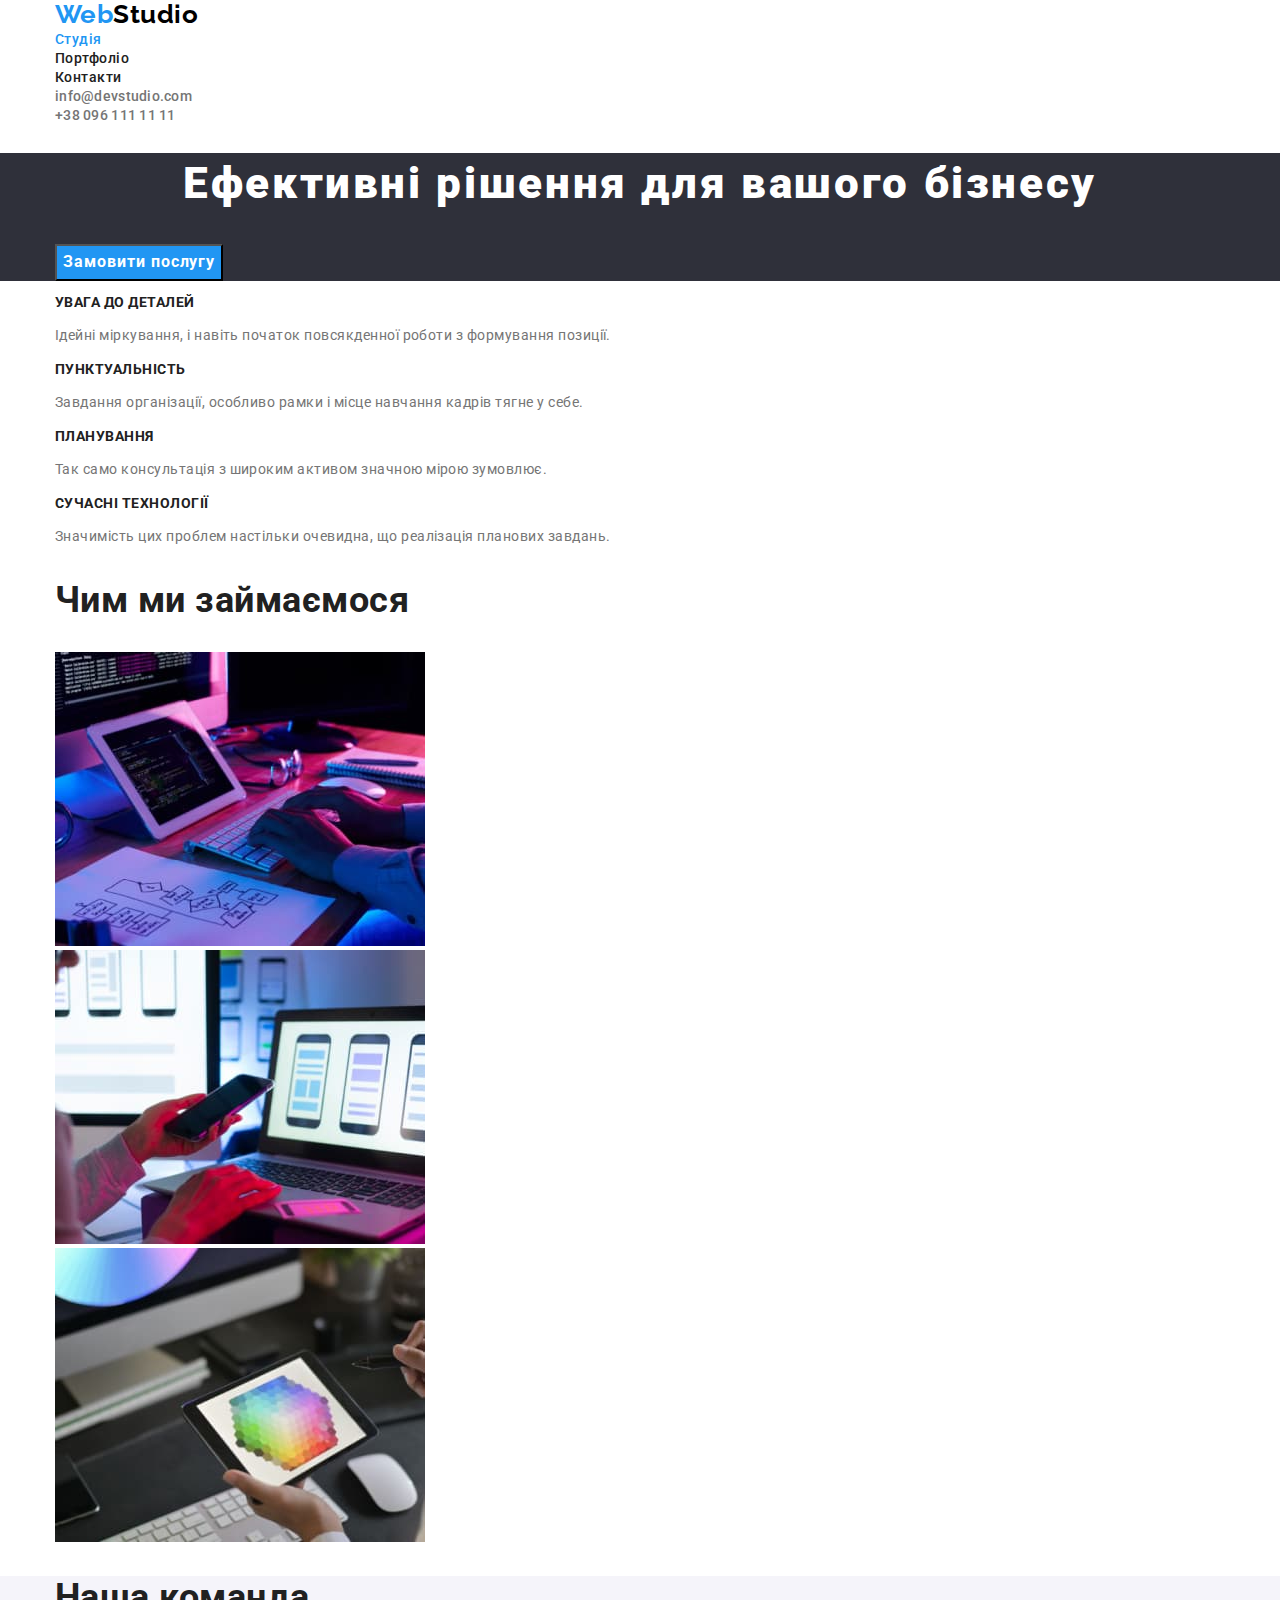
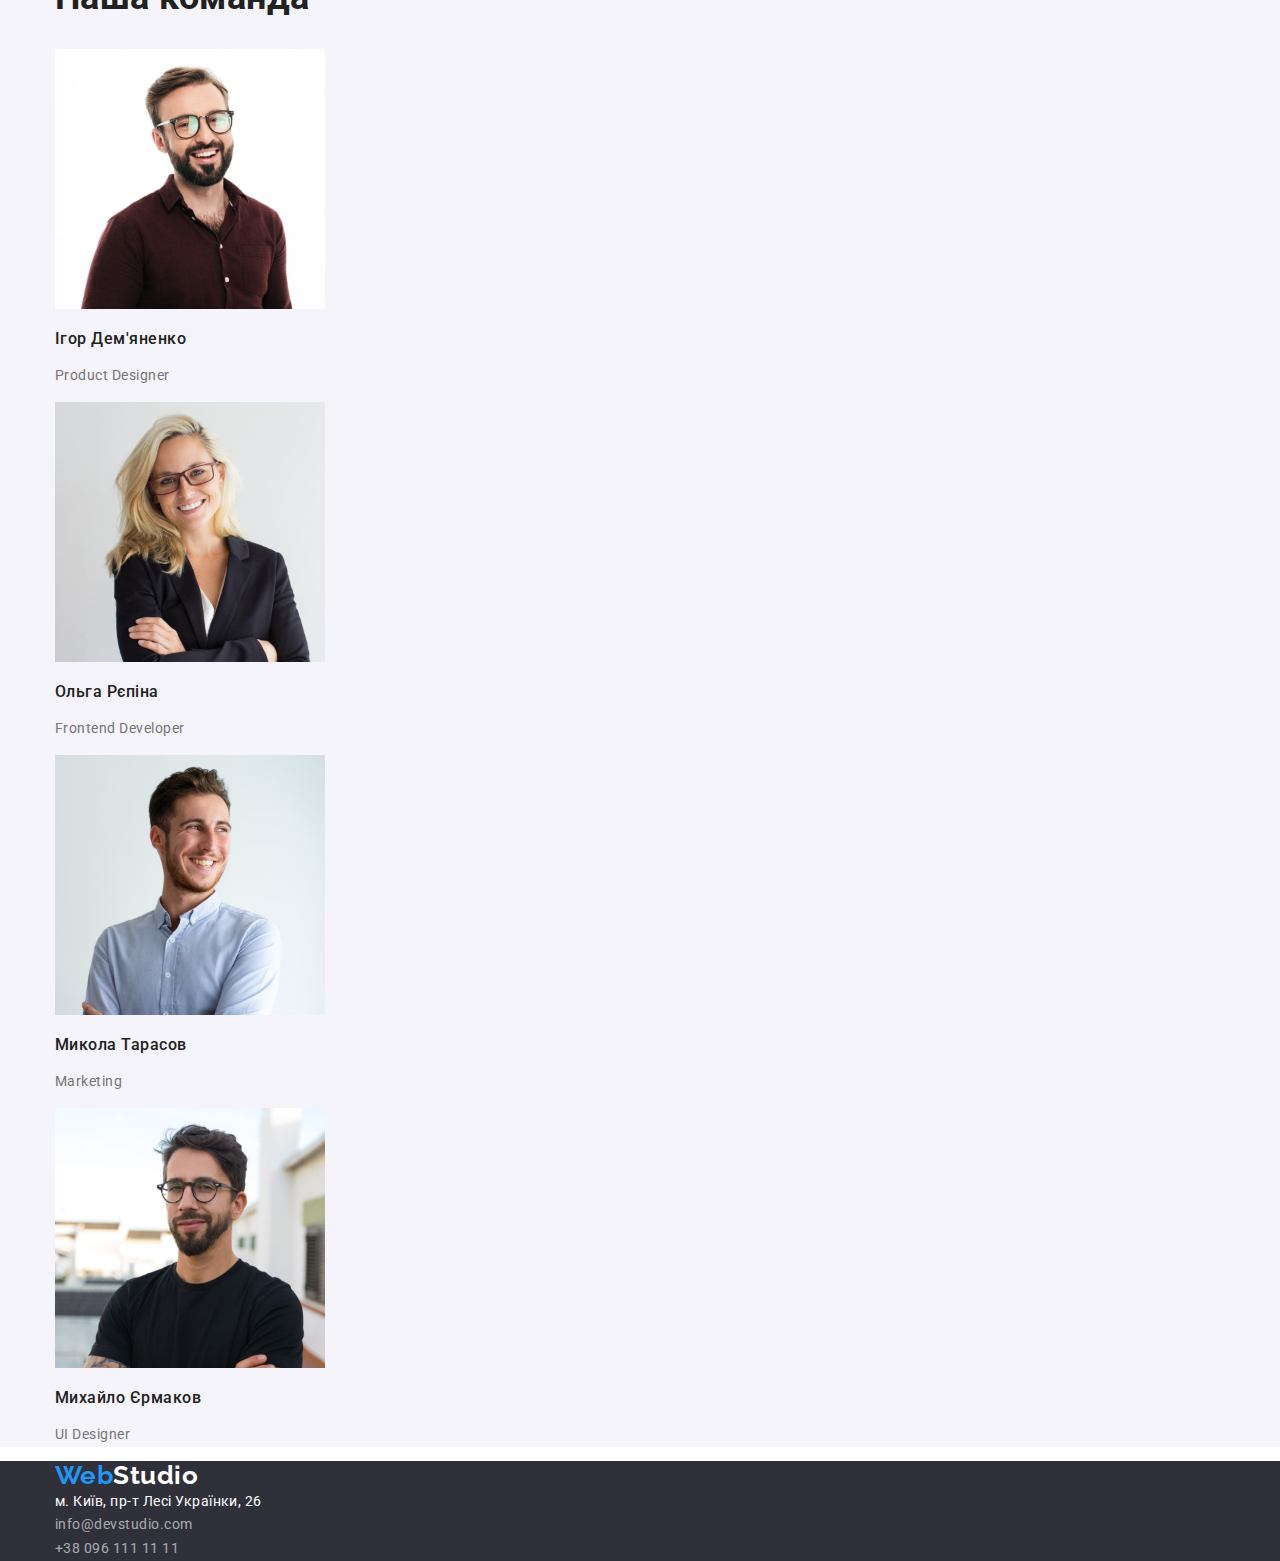
==== index.html @ 7e696494 "add padding margin header footer  sections" ====
<!DOCTYPE html>
<html lang="uk">
  <head>
    <meta charset="UTF-8" />
    <meta http-equiv="X-UA-Compatible" content="IE=edge" />
    <meta name="viewport" content="width=device-width, initial-scale=1.0" />
    <title>Студія</title>
    <link
      href="https://fonts.googleapis.com/css2?family=Raleway:wght@700&family=Roboto:wght@400;500;700;900&display=swap"
      rel="stylesheet"
    />
    <link
      rel="stylesheet"
      href="https://cdnjs.cloudflare.com/ajax/libs/modern-normalize/1.1.0/modern-normalize.min.css"
      integrity="sha512-wpPYUAdjBVSE4KJnH1VR1HeZfpl1ub8YT/NKx4PuQ5NmX2tKuGu6U/JRp5y+Y8XG2tV+wKQpNHVUX03MfMFn9Q=="
      crossorigin="anonymous"
      referrerpolicy="no-referrer"
    />
    <link rel="stylesheet" href="./css/common.css" />
    <link rel="stylesheet" href="./css/main.css" />
  </head>
  <body>
    <!--шапка-->
    <header>
      <div class="container">
        <nav>
          <a href="./index.html" class="logo"><span class="logo-accent">Web</span>Studio</a>
          <ul class="list">
            <li><a class="link-nav current" href="./index.html">Студія</a></li>
            <li><a class="link-nav" href="./portfolio.html">Портфоліо</a></li>
            <li><a class="link-nav" href="">Контакти</a></li>
          </ul>
        </nav>
        <ul class="list">
          <li><a class="link-contact" href="mailto:info@devstudio.com">info@devstudio.com</a></li>
          <li><a class="link-contact" href="tel:+380961111111">+38 096 111 11 11</a></li>
        </ul>
      </div>
    </header>
    <!-- тело -->
    <main>
      <!--hero-->
      <section class="bgchero">
        <div class="section">
          <h1 class="hero-title">Ефективні рішення для вашого бізнесу</h1>
          <button type="button" class="button-hero">Замовити послугу</button>
        </div>
      </section>
      <!--преимущества-->
      <section>
        <div class="section">
          <h2 class="visually-hidden">features</h2>
          <ul class="list">
            <li>
              <h3 class="title-feature">УВАГА ДО ДЕТАЛЕЙ</h3>
              <p class="text">
                Ідейні міркування, і навіть початок повсякденної роботи з формування позиції.
              </p>
            </li>
            <li>
              <h3 class="title-feature">ПУНКТУАЛЬНІСТЬ</h3>
              <p class="text">
                Завдання організації, особливо рамки і місце навчання кадрів тягне у себе.
              </p>
            </li>
            <li>
              <h3 class="title-feature">ПЛАНУВАННЯ</h3>
              <p class="text">Так само консультація з широким активом значною мірою зумовлює.</p>
            </li>
            <li>
              <h3 class="title-feature">СУЧАСНІ ТЕХНОЛОГІЇ</h3>
              <p class="text">
                Значимість цих проблем настільки очевидна, що реалізація планових завдань.
              </p>
            </li>
          </ul>
        </div>
      </section>
      <!--Чим ми займаємося-->
      <section>
        <div class="section">
          <h2 class="title">Чим ми займаємося</h2>
          <ul class="list">
            <li><img src="./images/box1.jpg" alt="computer" width="370" /></li>
            <li><img src="./images/box2.jpg" alt="notebook" width="370" /></li>
            <li><img src="./images/box3.jpg" alt="tablet" width="370" /></li>
          </ul>
        </div>
      </section>
      <!--team-->
      <section class="bgct">
        <div class="section">
          <h2 class="title">Наша команда</h2>
          <ul class="list">
            <li>
              <img src="./images/img1.jpg" alt="igor" width="270" />
              <div>
                <h3 class="name">Ігор Дем'яненко</h3>
                <p class="text">Product Designer</p>
              </div>
            </li>
            <li>
              <img src="./images/img2.jpg" alt="olga" width="270" />
              <div>
                <h3 class="name">Ольга Рєпіна</h3>
                <p class="text">Frontend Developer</p>
              </div>
            </li>
            <li>
              <img src="./images/img3.jpg" alt="mykola" width="270" />
              <div>
                <h3 class="name">Микола Тарасов</h3>
                <p class="text">Marketing</p>
              </div>
            </li>
            <li>
              <img src="./images/img4.jpg" alt="mykhaylo" width="270" />
              <div>
                <h3 class="name">Михайло Єрмаков</h3>
                <p class="text">UI Designer</p>
              </div>
            </li>
          </ul>
        </div>
      </section>
    </main>
    <!-- подвал -->
    <footer class="footer-background">
      <div class="container">
        <a href="./index.html" class="logo"
          ><span class="logo-accent">Web</span><span class="night-theme">Studio</span></a
        >
        <address>
          <ul class="list">
            <li>
              <a class="location" href="https://goo.gl/maps/jPJiBeTTR2mSv5Se9">
                м. Київ, пр-т Лесі Українки, 26</a
              >
            </li>
            <li><a class="contact" href="mailto:info@devstudio.com">info@devstudio.com</a></li>
            <li><a class="contact" href="tel:+380961111111">+38 096 111 11 11</a></li>
          </ul>
        </address>
      </div>
    </footer>
  </body>
</html>
---- css/common.css ----
:root {
    --primary-text-color: rgba(33, 33, 33, 1);
    --secondary-text-color: rgba(117, 117, 117, 1);
    --white-text-color: rgba(255, 255, 255, 1);
    --primary-logo-color: rgba(0, 0, 0, 1);
    --secondary-logo-color: rgba(33, 150, 243, 1);
    --head-bg-color: rgba(255, 255, 255, 1);
    --main-bg-color: #F5F5F5;
}

/* primary text color rgba(33, 33, 33, 1) */
/* secondary text color rgba(117, 117, 117, 1) */
/* color text logo rgba(0, 0, 0, 1) rgba(33, 150, 243, 1) */
/* white text rgba(255, 255, 255, 1) */
/* head bg rgba(255, 255, 255, 1) */
/* hero bg rgba(47, 48, 58, 1) */
/* main bg #F5F5F5; */
/* secondary main bg rgba(245, 244, 250, 1) */
/* footer bg rgba(47, 48, 58, 1) */

body {
    margin: 0;
    
    background-color: var(--head-bg-color);
    color: var(--primary-text-color);

    font-family: 'roboto';
    letter-spacing: 0.03em;
}

.container {
    width: 1170px;
    padding-left: 15px;
    padding-right: 15px;
    margin: 0 auto;
}

/* head */

.logo {
    color: var(--primary-logo-color);

    font-family: 'raleway';
    font-weight: 700;
    font-size: 26px;
    line-height: 1.1;
    text-decoration: none;
}

.logo-accent {
    color: var(--secondary-logo-color)
    
}

.list {
    list-style: none;
    padding: 0;
    margin: 0;
    
}

.link-nav {
    color: var(--primary-text-color);
    font-weight: 500;
        font-size: 14px;
        line-height: 16px;
        letter-spacing: 1.1;
        text-decoration: none;
}

.link-nav:hover,
.link-nav:focus {
    color: var(--secondary-logo-color);
 }

.link-contact {
    color: var(--secondary-text-color);
    font-weight: 500;
        font-size: 14px;
        line-height: 1.1;
        letter-spacing: 0.02em;
        text-decoration: none;
}

.link-contact:hover,
.link-contact:focus {
    color: var(--secondary-logo-color);
}

.current {
    color: var(--secondary-logo-color);
}

/* body */

.visually-hidden
{
        position: absolute;
        clip: rect(0 0 0 0);
        width: 1px;
        height: 1px;
        margin: -1px;
    }

/* footer */

.footer-background {
background-color: rgba(47, 48, 58, 1);

}

.night-theme {
    color: white;
}

.location {
    color: var(--white-text-color);
    
    font-size: 14px;
    line-height: 1.7;
    text-decoration: none;
    font-style: normal;
}

.location:hover,
.location:focus {
    color: var(--secondary-logo-color);
}

.contact {
color: rgba(255, 255, 255, 0.6);

        font-size: 14px;
        line-height: 1.7;
        text-decoration: none;
        font-style: normal;
}

.contact:hover,
.contact:focus {
color: var(--secondary-logo-color);
}
---- css/main.css ----
.section {
    width: 1170px;
        padding-left: 15px;
        padding-right: 15px;
        margin: 0 auto;
}

/* hero */

.hero-title{
    color: var(--white-text-color);

        font-weight: 900;
        font-size: 44px;
        line-height: 1.4;  
        text-align: center;
        letter-spacing: 0.06em;
        
}
 .button-hero {
color: var(--white-text-color);
background-color: var(--secondary-logo-color);
        
     font-family: 'Roboto';
        font-weight: 700;
        font-size: 16px;
        line-height: 1.9;
        letter-spacing: 0.06em;
 cursor: pointer;
    }

.bgchero {
background-color: rgba(47, 48, 58, 1);
}

/* features */

.title-feature {

    
    font-weight: 700;
    font-size: 14px;
    line-height: 1.1;
}

.text {
color: var(--secondary-text-color);


    font-size: 14px;
    line-height: 1.7;
    
}

/* work */

.title {
    font-weight: 700;
        font-size: 36px;
        line-height: 1.2;
     
}

/* team */

.name {
    font-weight: 500;
    font-size: 16px;
    line-height: 1.2;
}

.team .text {
color: var(--secondary-text-color);


    font-size: 16px;
    line-height: 1.2;
    
}

   .bgct {
    background-color: rgba(245, 244, 250, 1);
   }
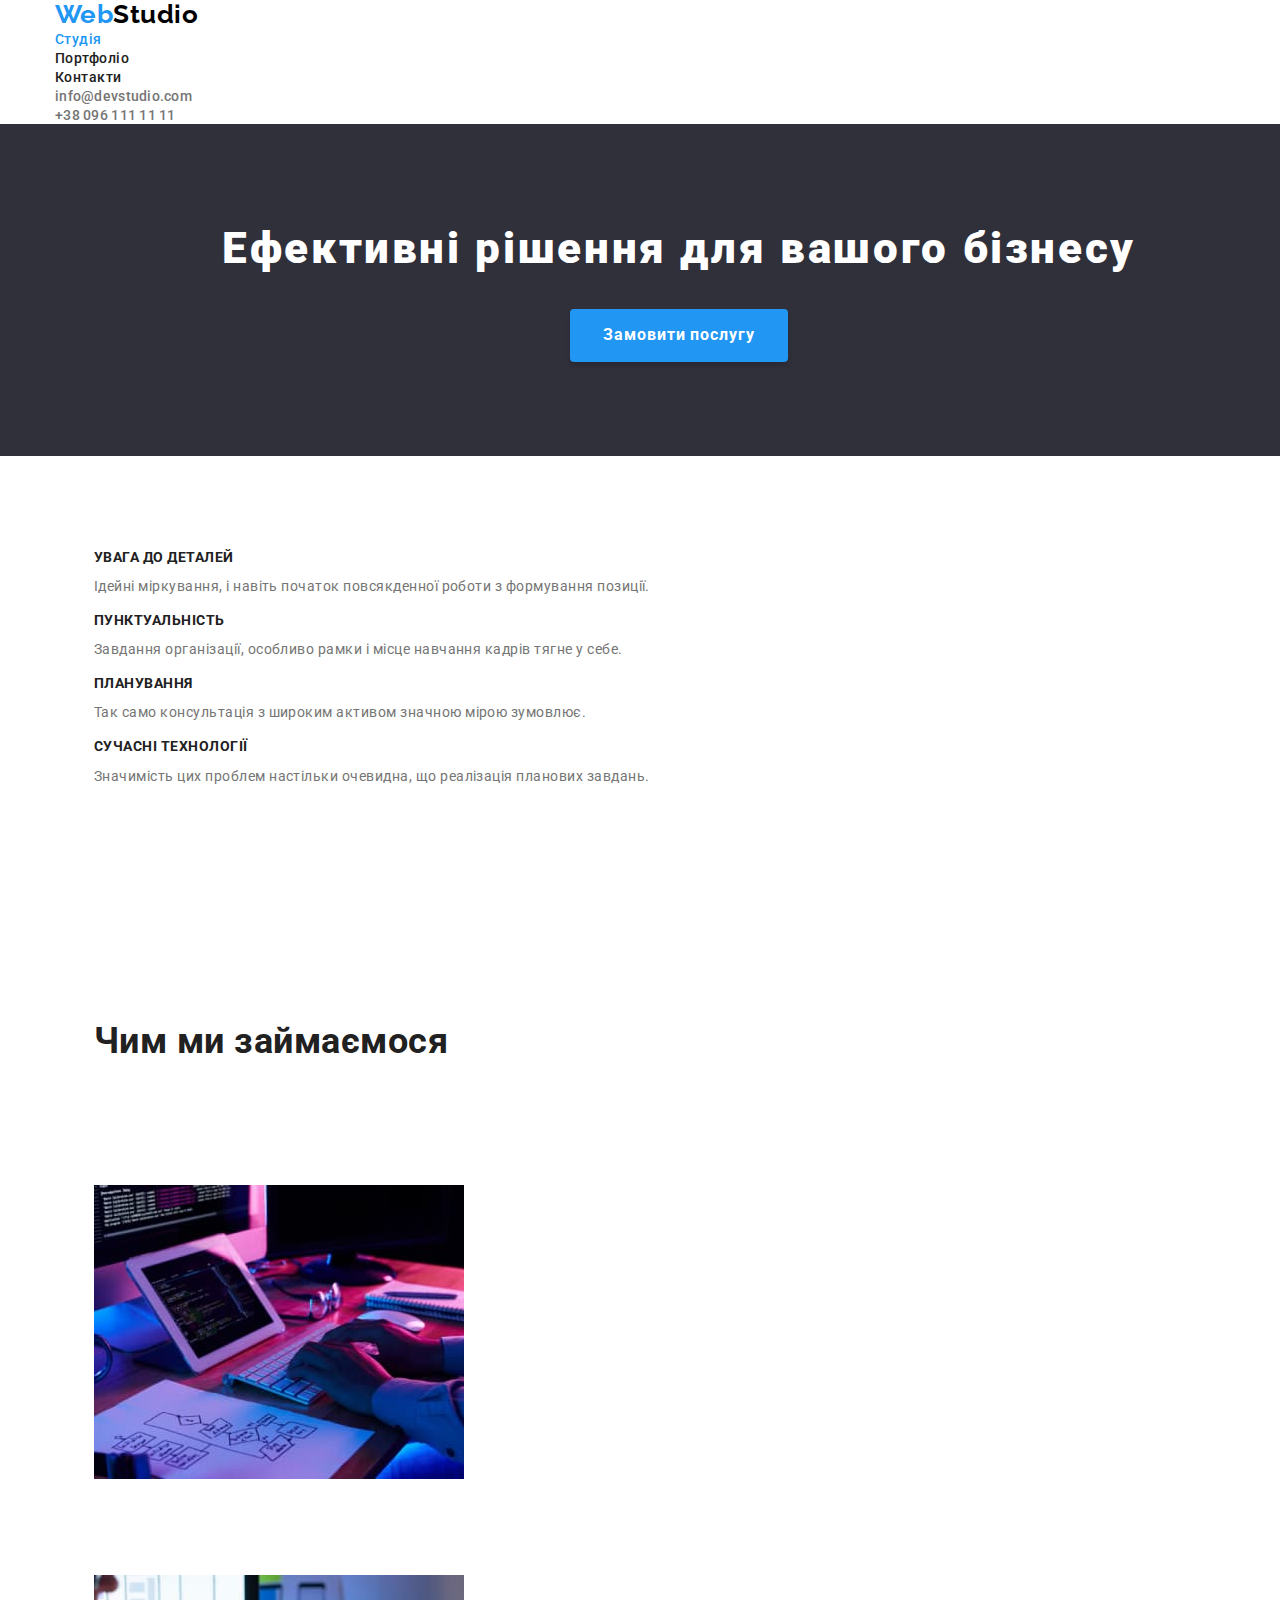
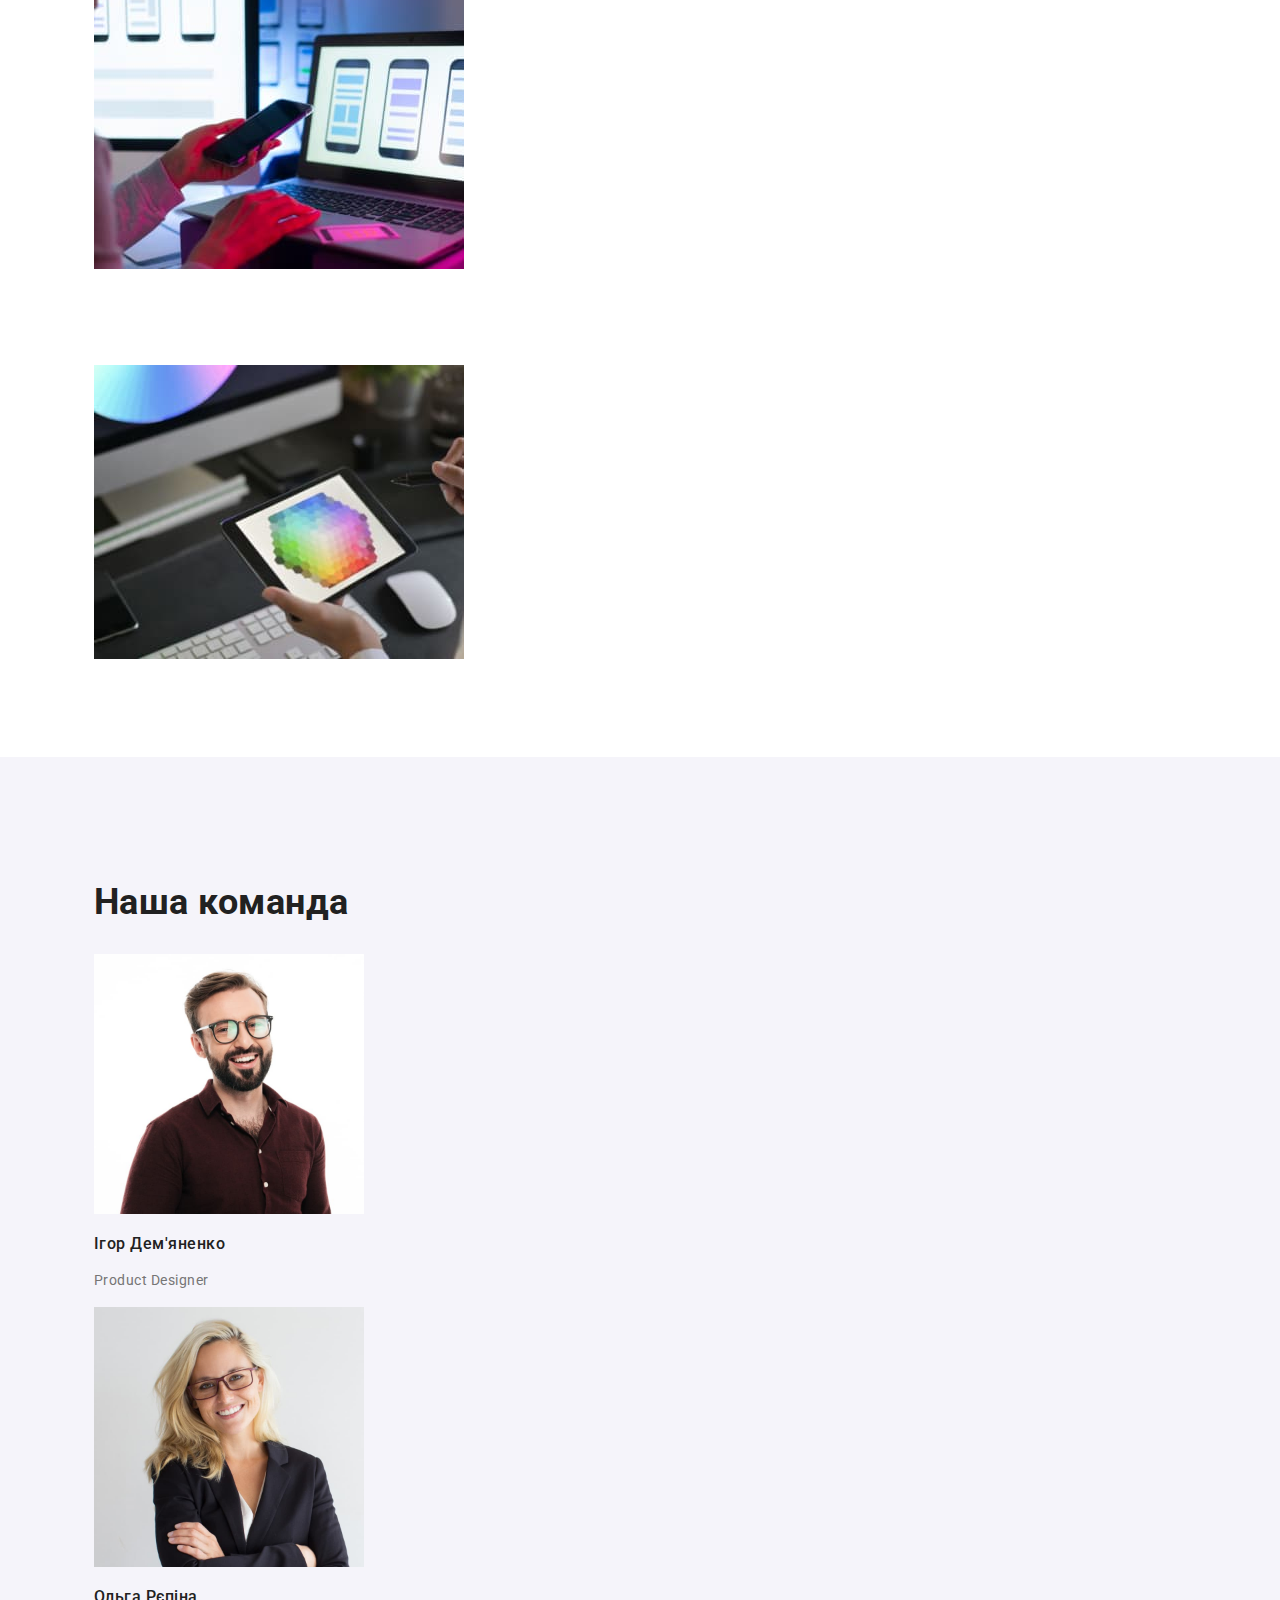
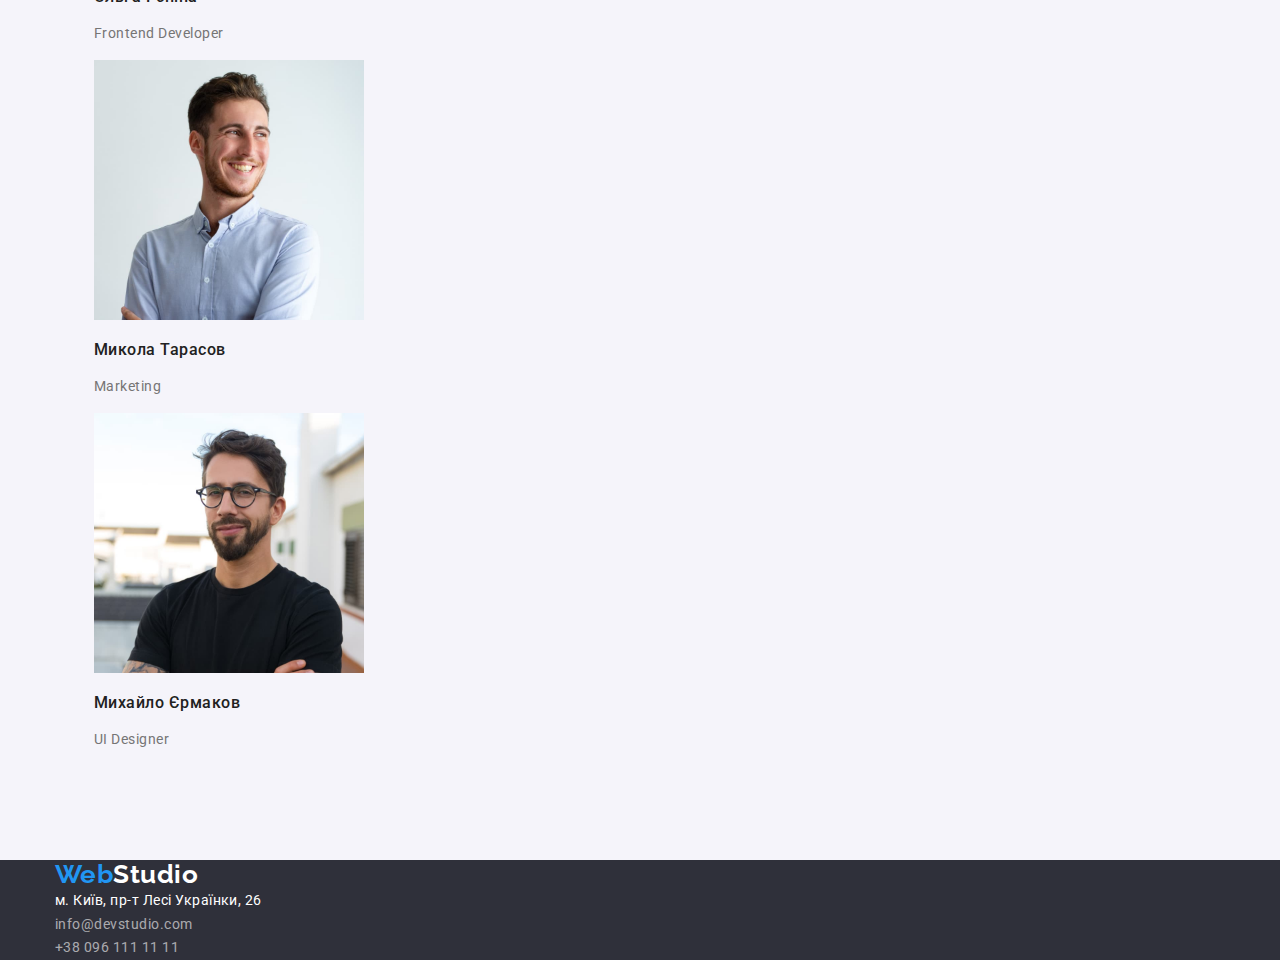
==== commit 1b2bab3e: "save" ====
--- a/index.html
+++ b/index.html
@@ -81,9 +81,9 @@
         <div class="section">
           <h2 class="title">Чим ми займаємося</h2>
           <ul class="list">
-            <li><img src="./images/box1.jpg" alt="computer" width="370" /></li>
-            <li><img src="./images/box2.jpg" alt="notebook" width="370" /></li>
-            <li><img src="./images/box3.jpg" alt="tablet" width="370" /></li>
+            <li class="item"><img src="./images/box1.jpg" alt="computer" width="370" /></li>
+            <li class="item"><img src="./images/box2.jpg" alt="notebook" width="370" /></li>
+            <li class="item"><img src="./images/box3.jpg" alt="tablet" width="370" /></li>
           </ul>
         </div>
       </section>
--- a/css/main.css
+++ b/css/main.css
@@ -3,6 +3,7 @@
         padding-left: 15px;
         padding-right: 15px;
         margin: 0 auto;
+        padding: 94px;
 }
 
 /* hero */
@@ -16,7 +17,9 @@
         text-align: center;
         letter-spacing: 0.06em;
         
-}
+        margin-bottom: 30px;
+        margin-top: 0px;
+       }
  .button-hero {
 color: var(--white-text-color);
 background-color: var(--secondary-logo-color);
@@ -27,10 +30,15 @@
         line-height: 1.9;
         letter-spacing: 0.06em;
  cursor: pointer;
+border-radius: 4px;
+box-shadow: 0px 4px 4px rgba(0, 0, 0, 0.15);
+padding: 10px 32px;
+border: 1px solid transparent;
     }
 
 .bgchero {
 background-color: rgba(47, 48, 58, 1);
+text-align: center;
 }
 
 /* features */
@@ -41,7 +49,11 @@
     font-weight: 700;
     font-size: 14px;
     line-height: 1.1;
+
+    margin-top: 0px;
+    margin-bottom: 10px;
 }
+
 
 .text {
 color: var(--secondary-text-color);
@@ -49,7 +61,7 @@
 
     font-size: 14px;
     line-height: 1.7;
-    
+     margin-top: 0px;
 }
 
 /* work */
@@ -61,6 +73,11 @@
      
 }
 
+.item {
+
+    padding-top: 92px;
+    padding-bottom: 0px;
+}
 /* team */
 
 .name {
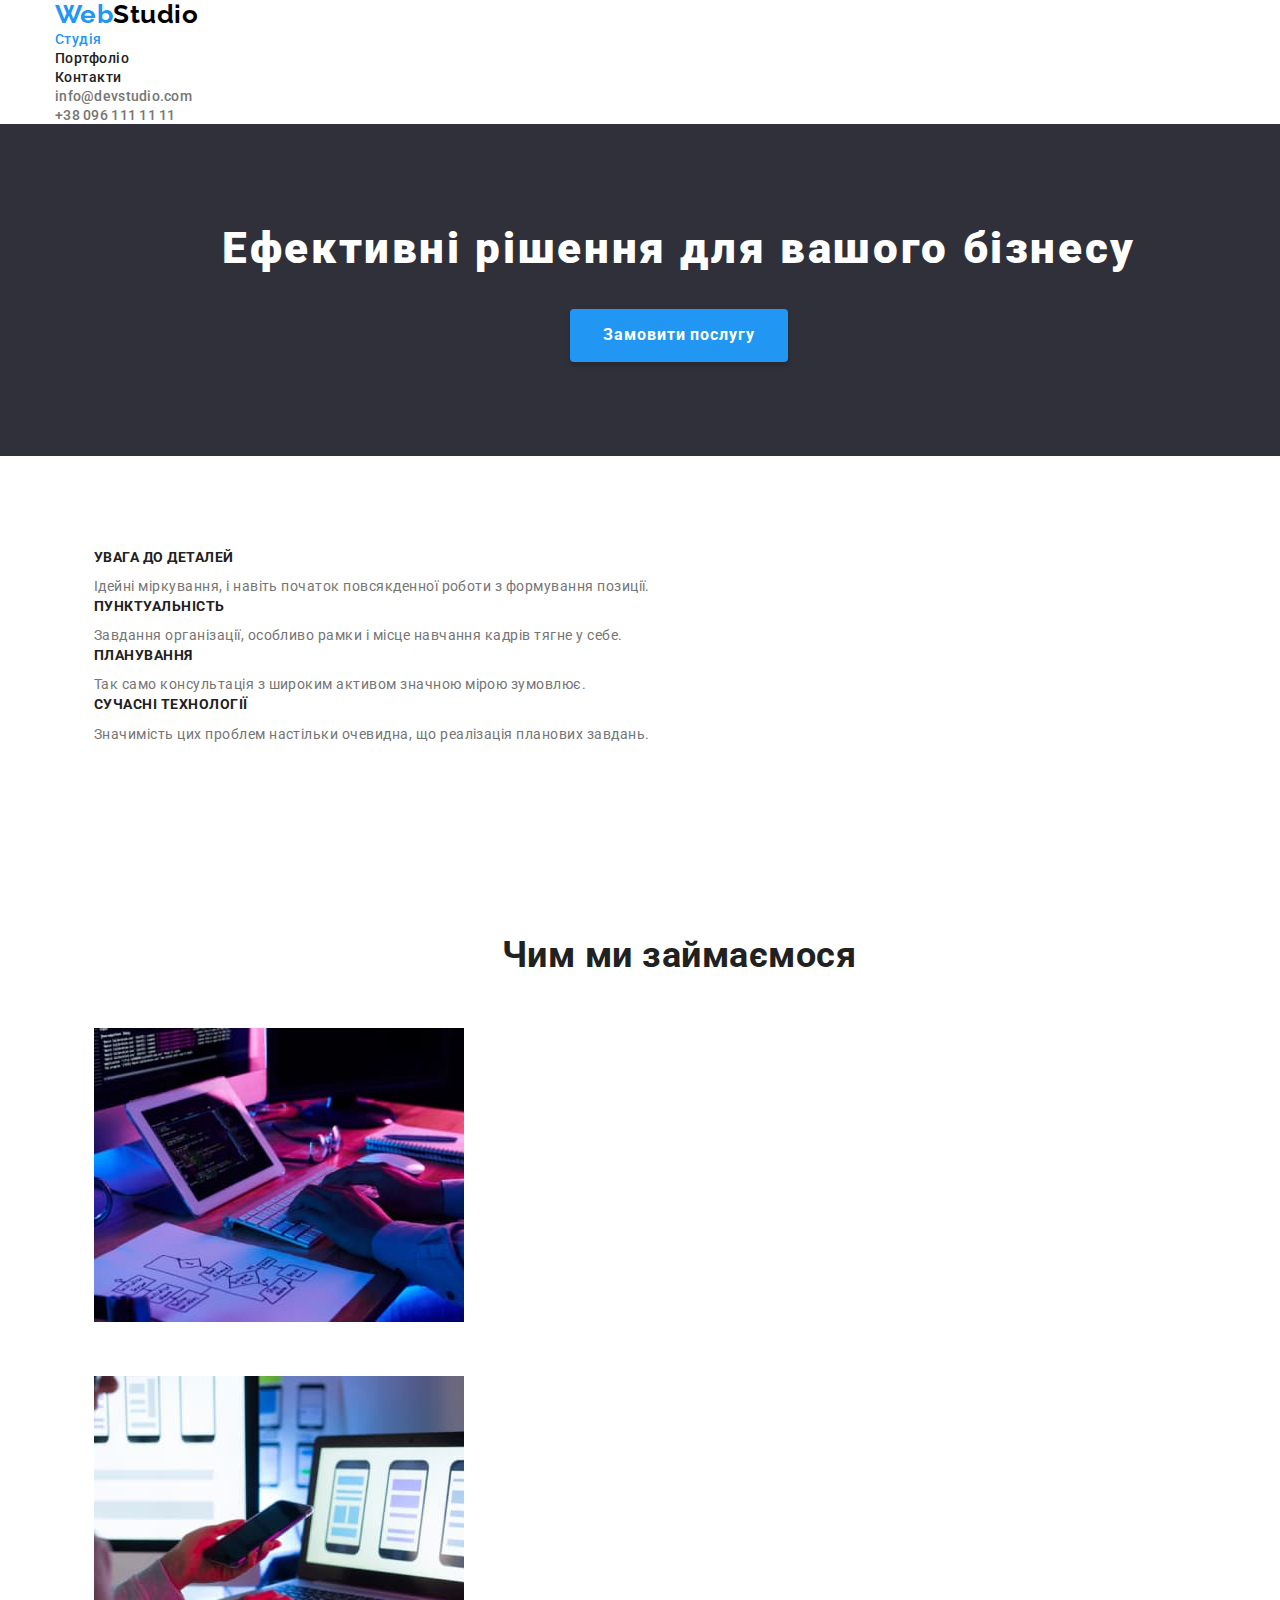
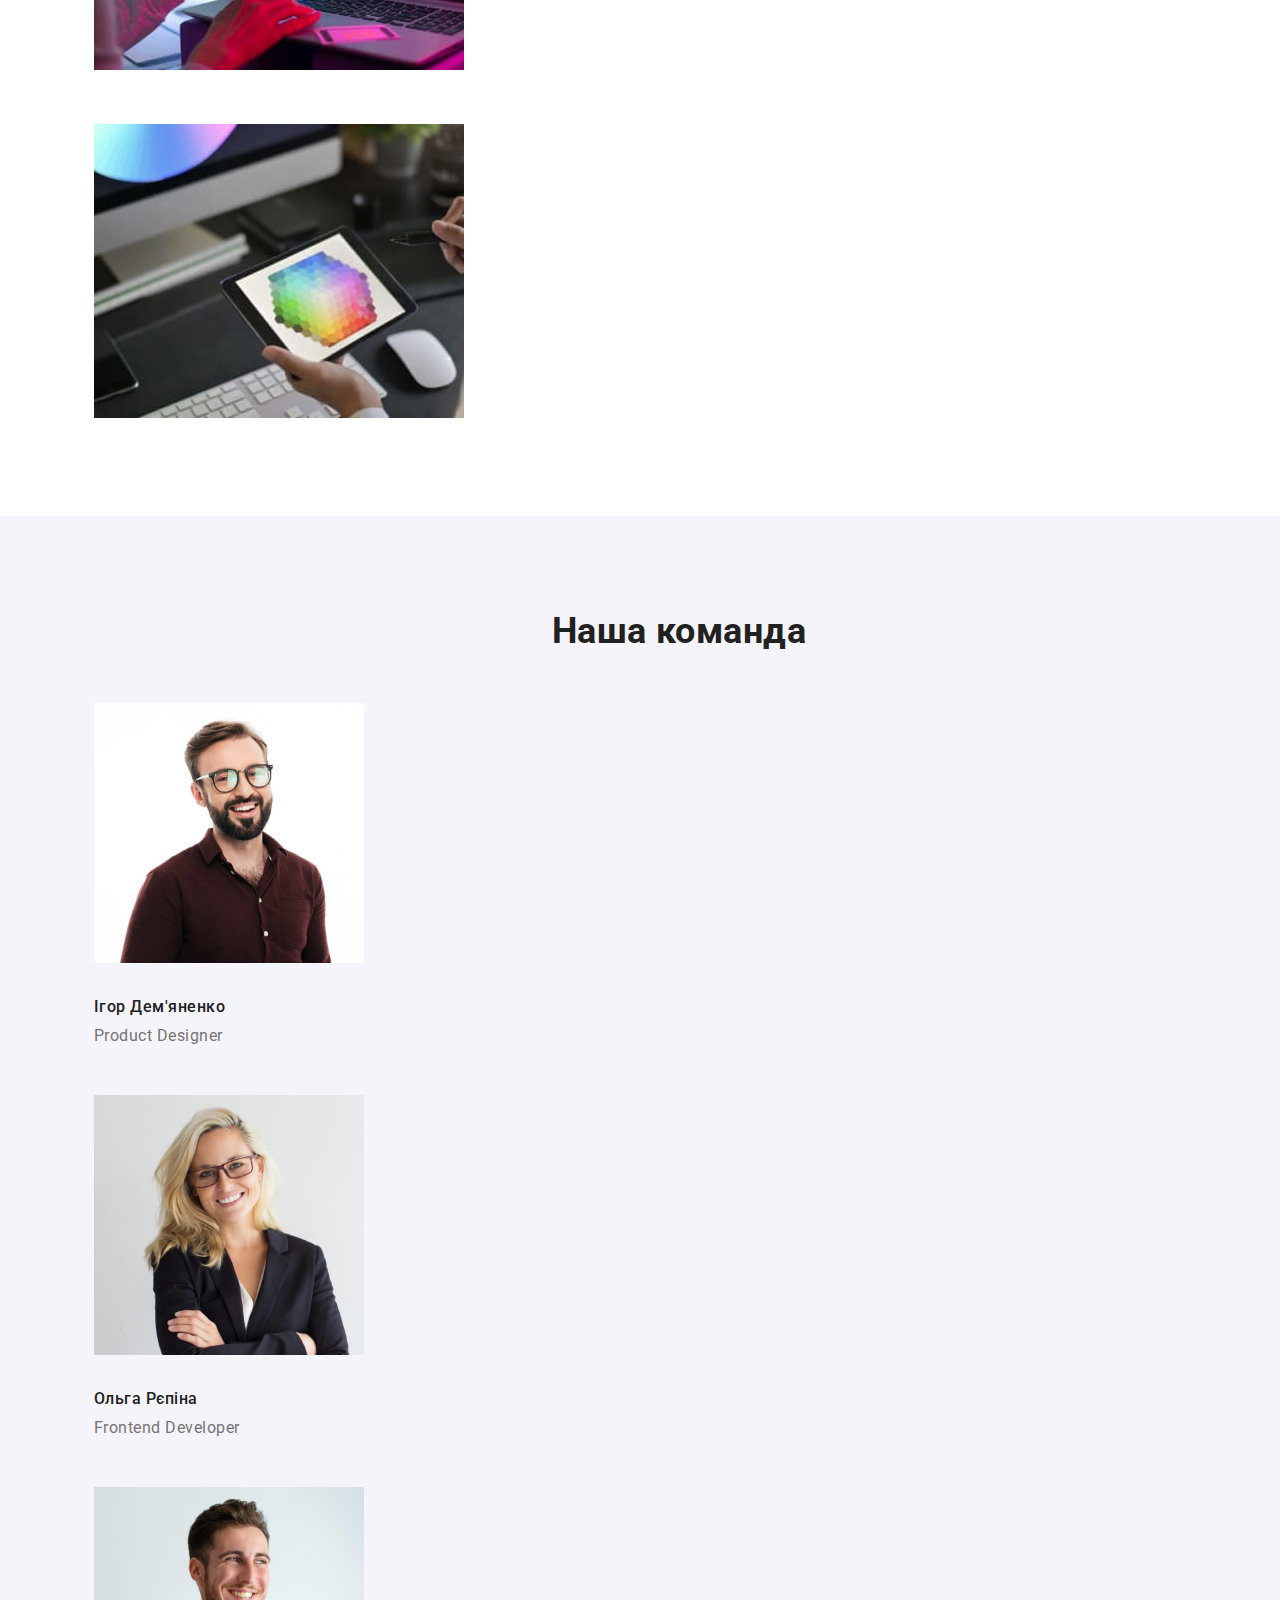
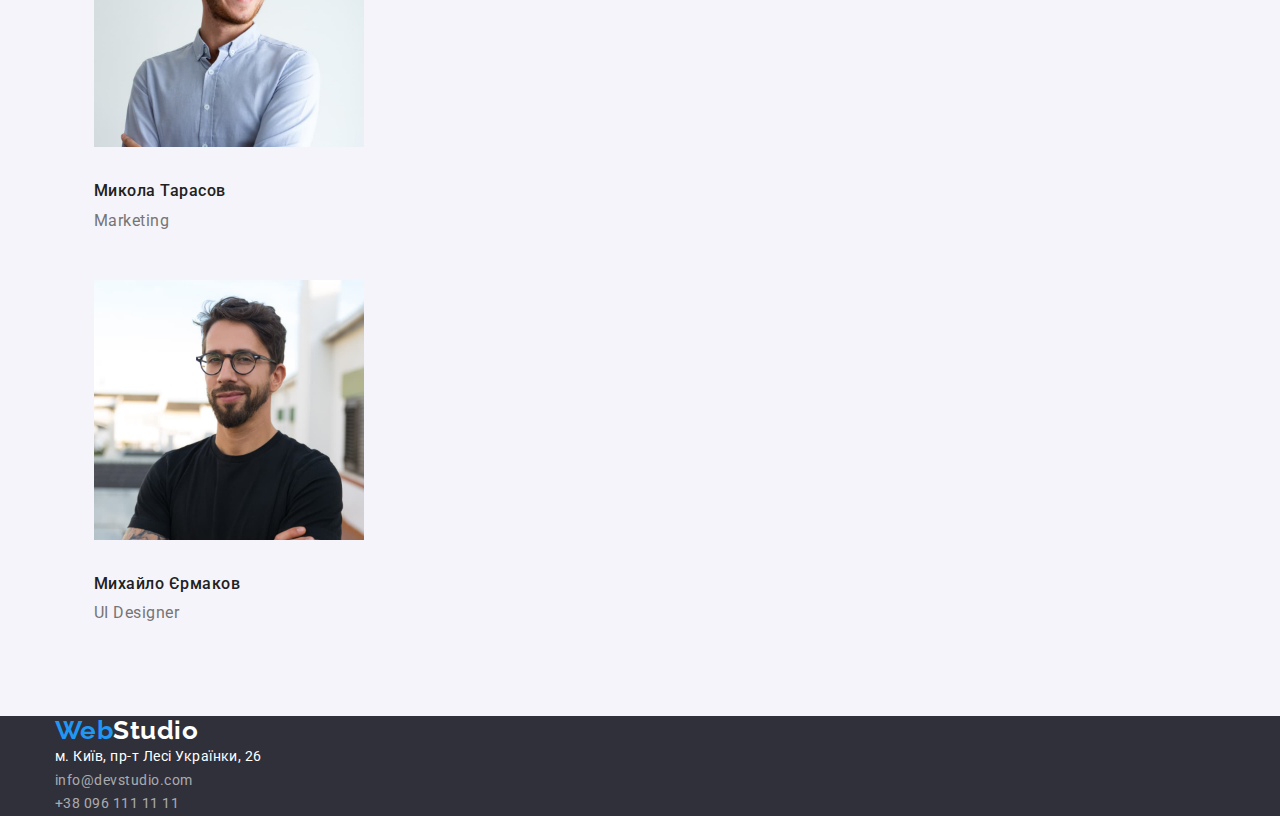
==== commit fcbb07f2: "add margin padding on index portfolio" ====
--- a/index.html
+++ b/index.html
@@ -28,7 +28,7 @@
           <ul class="list">
             <li><a class="link-nav current" href="./index.html">Студія</a></li>
             <li><a class="link-nav" href="./portfolio.html">Портфоліо</a></li>
-            <li><a class="link-nav" href="">Контакти</a></li>
+            <li><a class="link-nav" href="#">Контакти</a></li>
           </ul>
         </nav>
         <ul class="list">
@@ -53,23 +53,25 @@
           <ul class="list">
             <li>
               <h3 class="title-feature">УВАГА ДО ДЕТАЛЕЙ</h3>
-              <p class="text">
+              <p class="text-feature">
                 Ідейні міркування, і навіть початок повсякденної роботи з формування позиції.
               </p>
             </li>
             <li>
               <h3 class="title-feature">ПУНКТУАЛЬНІСТЬ</h3>
-              <p class="text">
+              <p class="text-feature">
                 Завдання організації, особливо рамки і місце навчання кадрів тягне у себе.
               </p>
             </li>
             <li>
               <h3 class="title-feature">ПЛАНУВАННЯ</h3>
-              <p class="text">Так само консультація з широким активом значною мірою зумовлює.</p>
+              <p class="text-feature">
+                Так само консультація з широким активом значною мірою зумовлює.
+              </p>
             </li>
             <li>
               <h3 class="title-feature">СУЧАСНІ ТЕХНОЛОГІЇ</h3>
-              <p class="text">
+              <p class="text-feature" text-team>
                 Значимість цих проблем настільки очевидна, що реалізація планових завдань.
               </p>
             </li>
@@ -92,32 +94,32 @@
         <div class="section">
           <h2 class="title">Наша команда</h2>
           <ul class="list">
-            <li>
+            <li class="item">
               <img src="./images/img1.jpg" alt="igor" width="270" />
               <div>
                 <h3 class="name">Ігор Дем'яненко</h3>
-                <p class="text">Product Designer</p>
+                <p class="text-team">Product Designer</p>
               </div>
             </li>
-            <li>
+            <li class="item">
               <img src="./images/img2.jpg" alt="olga" width="270" />
               <div>
                 <h3 class="name">Ольга Рєпіна</h3>
-                <p class="text">Frontend Developer</p>
+                <p class="text-team">Frontend Developer</p>
               </div>
             </li>
-            <li>
+            <li class="item">
               <img src="./images/img3.jpg" alt="mykola" width="270" />
               <div>
                 <h3 class="name">Микола Тарасов</h3>
-                <p class="text">Marketing</p>
+                <p class="text-team">Marketing</p>
               </div>
             </li>
-            <li>
+            <li class="item">
               <img src="./images/img4.jpg" alt="mykhaylo" width="270" />
               <div>
                 <h3 class="name">Михайло Єрмаков</h3>
-                <p class="text">UI Designer</p>
+                <p class="text-team">UI Designer</p>
               </div>
             </li>
           </ul>
--- a/css/common.css
+++ b/css/common.css
@@ -33,6 +33,7 @@
     padding-left: 15px;
     padding-right: 15px;
     margin: 0 auto;
+    /* outline: 2px solid red; */
 }
 
 /* head */
--- a/css/main.css
+++ b/css/main.css
@@ -4,7 +4,10 @@
         padding-right: 15px;
         margin: 0 auto;
         padding: 94px;
+        /* outline: 2px solid red; */
 }
+
+
 
 /* hero */
 
@@ -55,13 +58,14 @@
 }
 
 
-.text {
+.text-feature {
 color: var(--secondary-text-color);
 
 
     font-size: 14px;
     line-height: 1.7;
      margin-top: 0px;
+     margin-bottom: 0px;
 }
 
 /* work */
@@ -70,13 +74,15 @@
     font-weight: 700;
         font-size: 36px;
         line-height: 1.2;
-     
+     margin: 0px;
+     text-align: center;
 }
 
 .item {
 
-    padding-top: 92px;
+    padding-top: 50px;
     padding-bottom: 0px;
+            /* outline: 2px solid red; */
 }
 /* team */
 
@@ -84,15 +90,20 @@
     font-weight: 500;
     font-size: 16px;
     line-height: 1.2;
+
+    margin-top: 30px;
+    margin-bottom: 0px;
 }
 
-.team .text {
+.text-team {
 color: var(--secondary-text-color);
 
 
     font-size: 16px;
     line-height: 1.2;
     
+    margin-top: 10px;
+    margin-bottom: 0px;
 }
 
    .bgct {
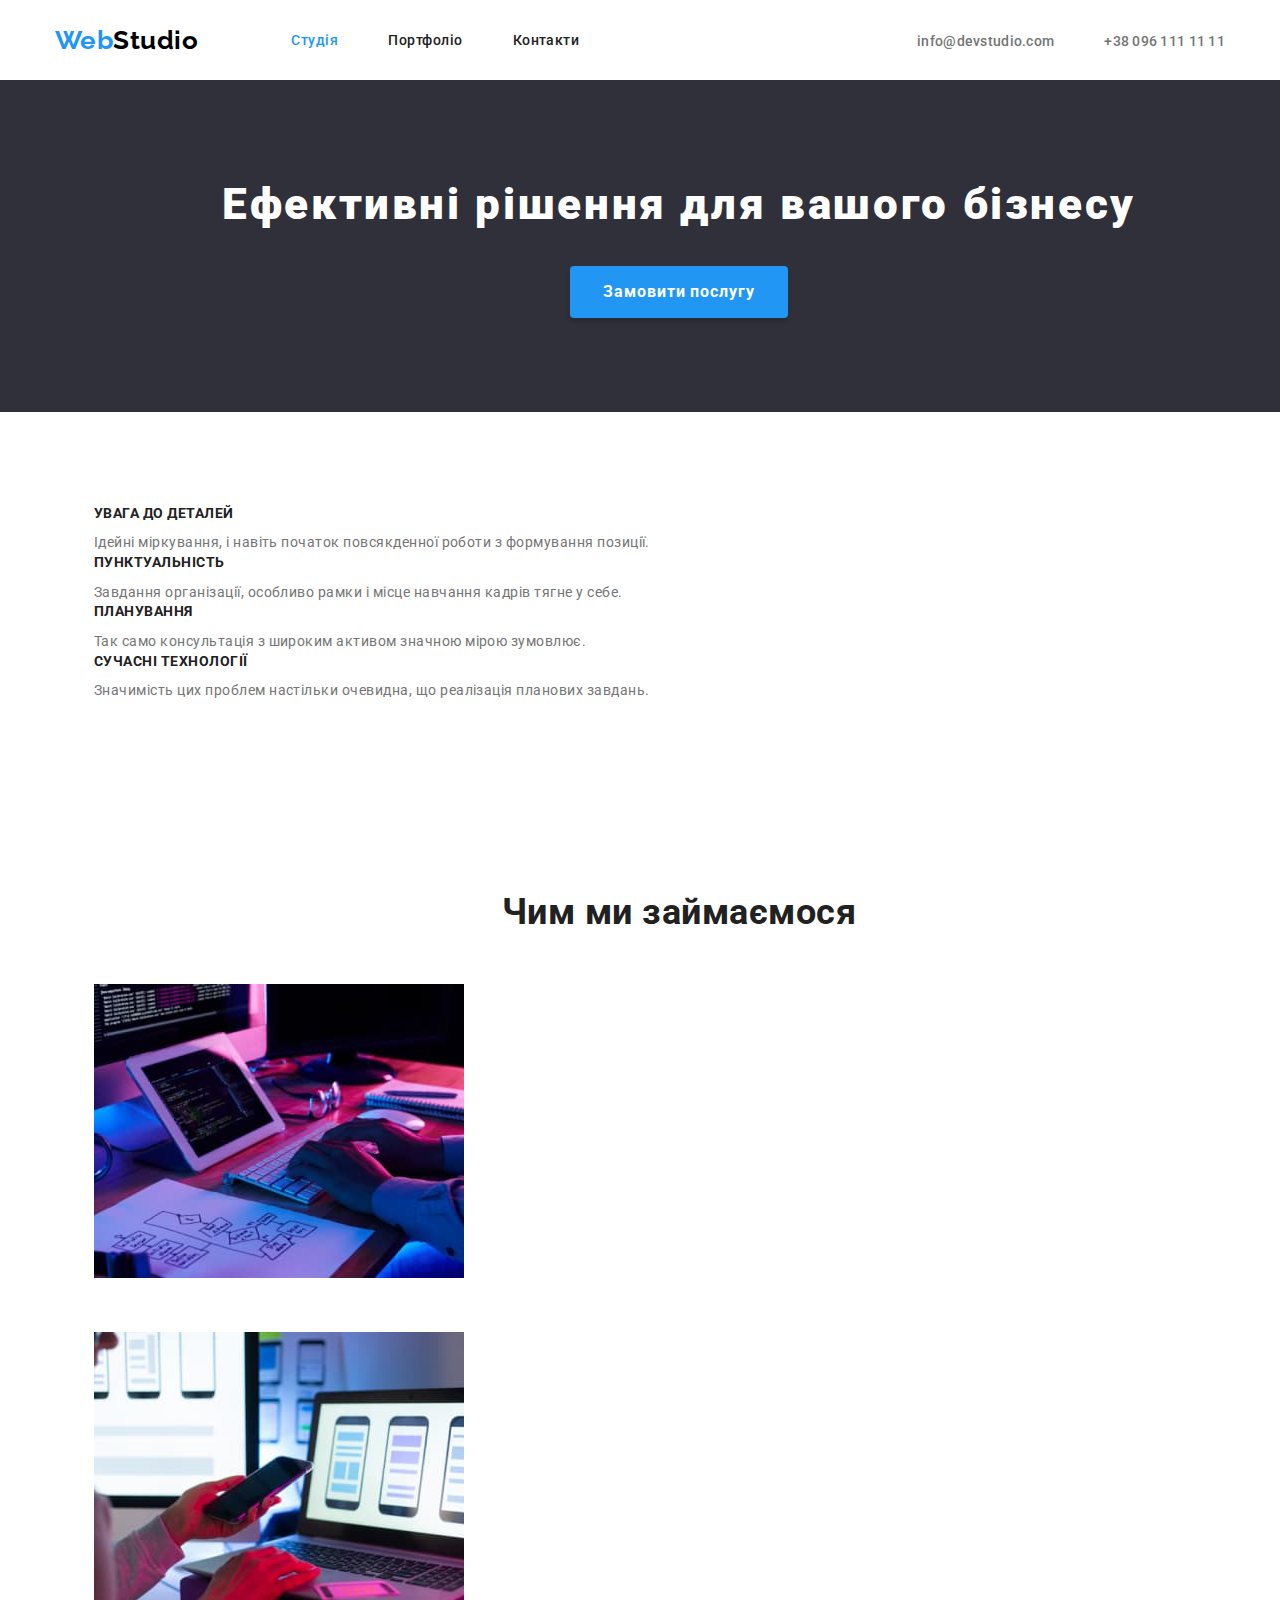
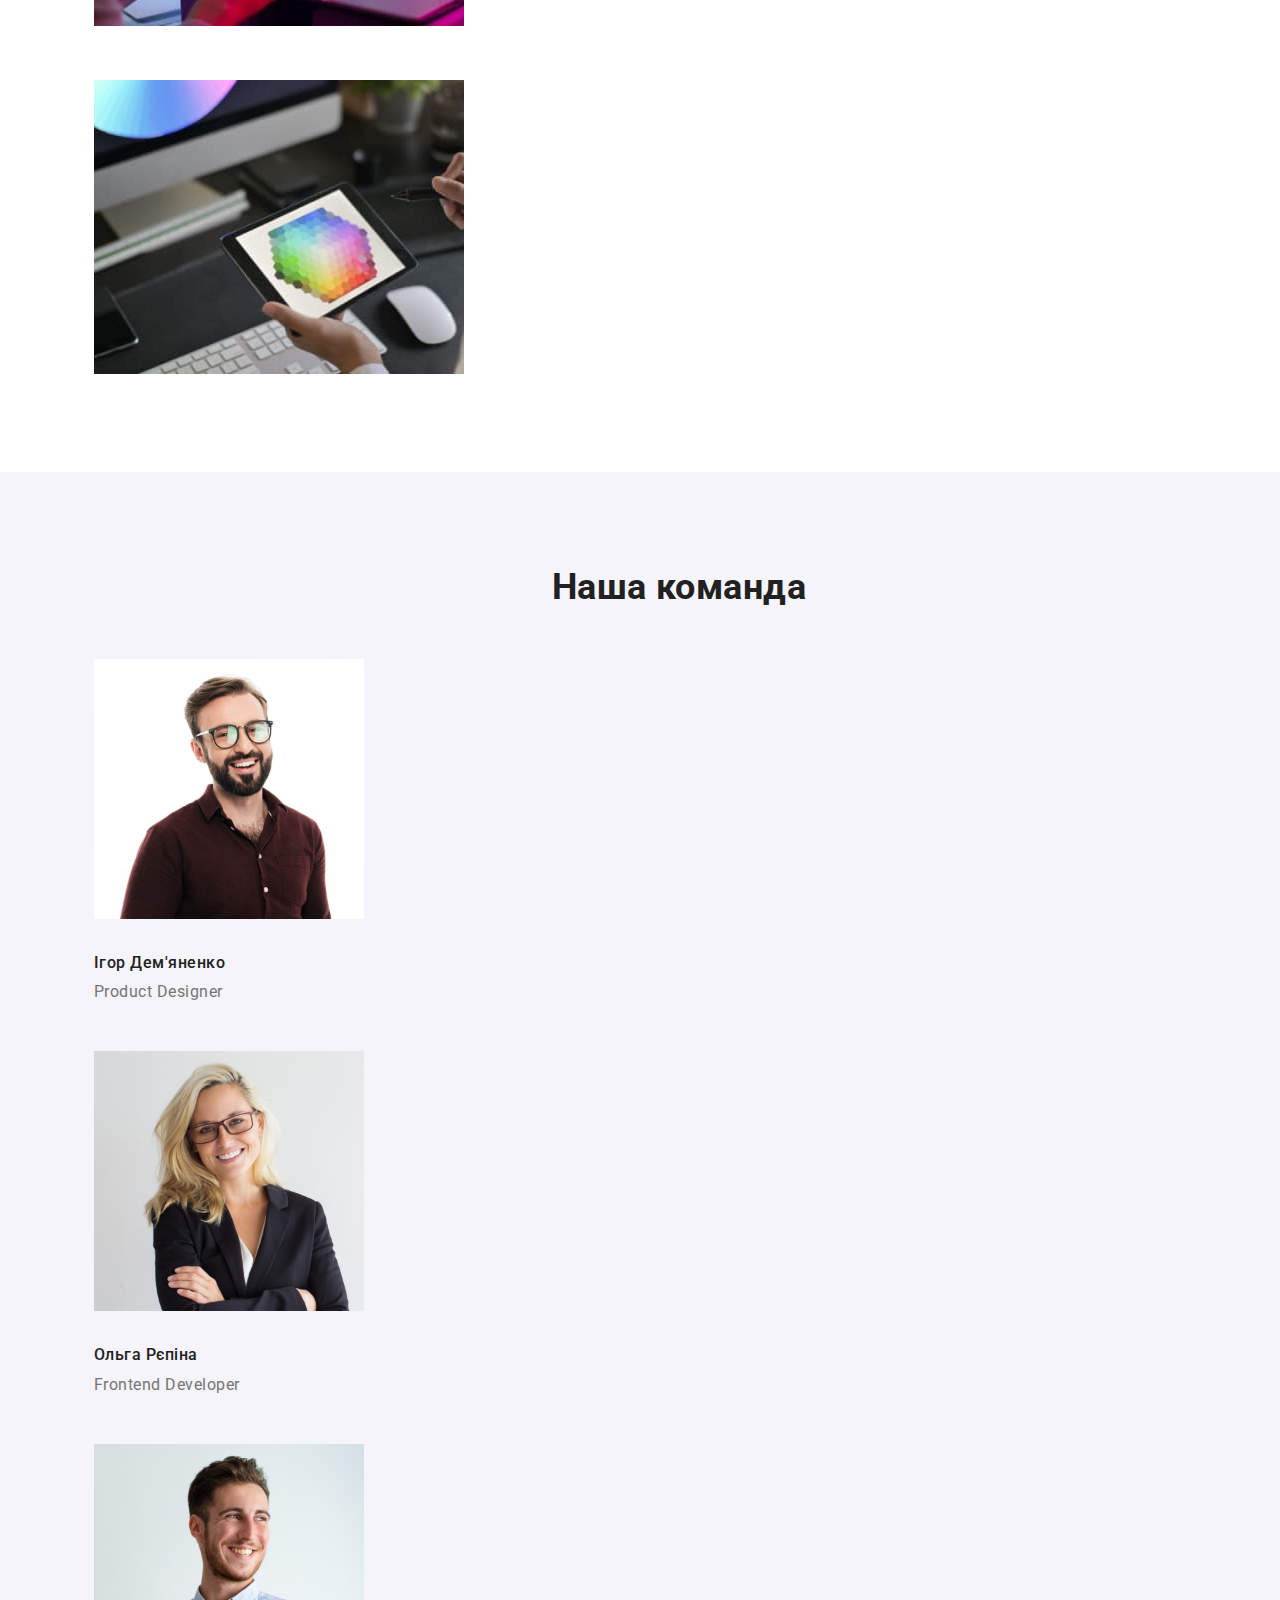
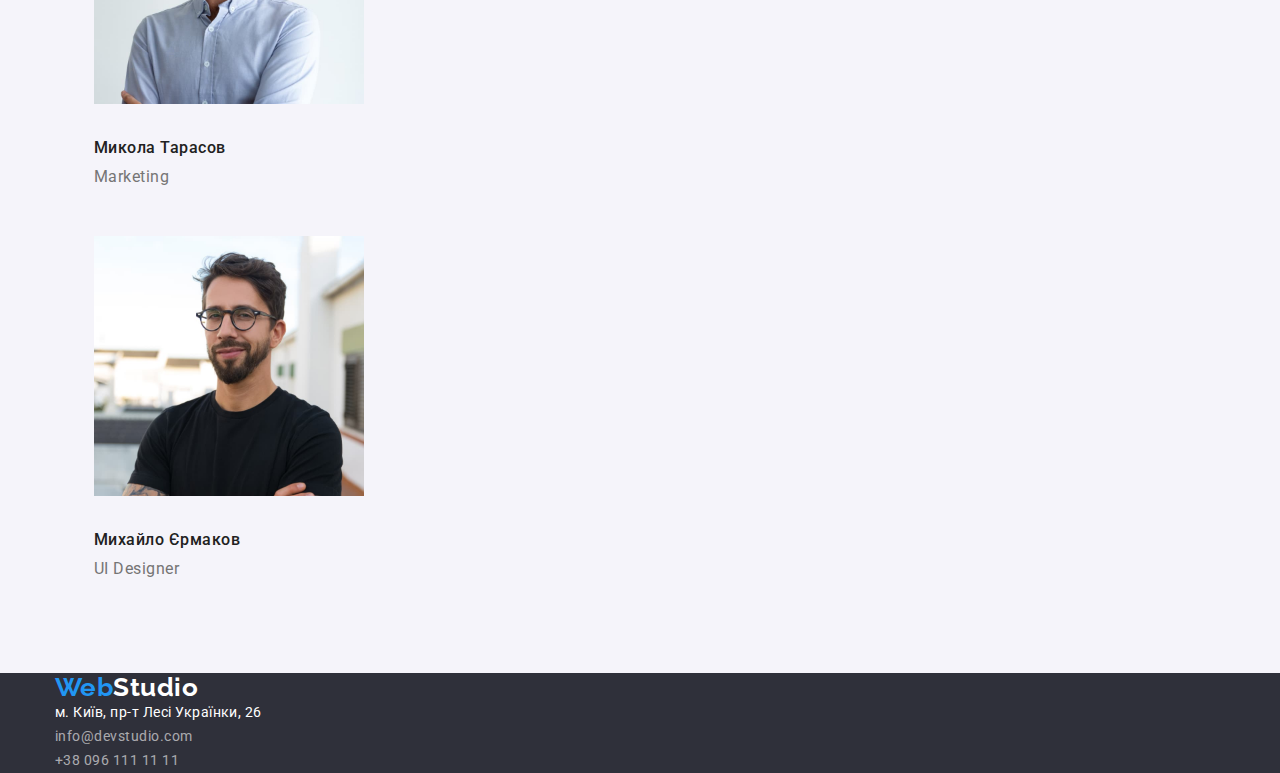
==== commit a8a98baf: "add flex header" ====
--- a/index.html
+++ b/index.html
@@ -22,18 +22,22 @@
   <body>
     <!--шапка-->
     <header>
-      <div class="container">
-        <nav>
+      <div class="container main-nav">
+        <nav class="logo-nav">
           <a href="./index.html" class="logo"><span class="logo-accent">Web</span>Studio</a>
-          <ul class="list">
-            <li><a class="link-nav current" href="./index.html">Студія</a></li>
-            <li><a class="link-nav" href="./portfolio.html">Портфоліо</a></li>
-            <li><a class="link-nav" href="#">Контакти</a></li>
+          <ul class="list list-nav">
+            <li class="li-nav"><a class="link-nav current" href="./index.html">Студія</a></li>
+            <li class="li-nav"><a class="link-nav" href="./portfolio.html">Портфоліо</a></li>
+            <li class="li-nav"><a class="link-nav" href="#">Контакти</a></li>
           </ul>
         </nav>
-        <ul class="list">
-          <li><a class="link-contact" href="mailto:info@devstudio.com">info@devstudio.com</a></li>
-          <li><a class="link-contact" href="tel:+380961111111">+38 096 111 11 11</a></li>
+        <ul class="list list-contact">
+          <li class="link-item">
+            <a class="link-contact" href="mailto:info@devstudio.com">info@devstudio.com</a>
+          </li>
+          <li class="link-item">
+            <a class="link-contact" href="tel:+380961111111">+38 096 111 11 11</a>
+          </li>
         </ul>
       </div>
     </header>
--- a/css/common.css
+++ b/css/common.css
@@ -38,6 +38,17 @@
 
 /* head */
 
+.main-nav {
+    display: flex;
+    align-items: center;
+}
+
+.logo-nav {
+display: flex;
+align-items: center;
+
+}
+
 .logo {
     color: var(--primary-logo-color);
 
@@ -46,6 +57,8 @@
     font-size: 26px;
     line-height: 1.1;
     text-decoration: none;
+
+    margin-right: 93px;
 }
 
 .logo-accent {
@@ -60,6 +73,21 @@
     
 }
 
+    .list-nav {
+        display: flex;
+    
+}
+
+.li-nav {
+margin-right: 50px;
+/* border: 2px solid red; */
+}
+
+.li-nav:last-child {
+
+    margin-right: 0px;
+}
+
 .link-nav {
     color: var(--primary-text-color);
     font-weight: 500;
@@ -67,12 +95,20 @@
         line-height: 16px;
         letter-spacing: 1.1;
         text-decoration: none;
+        padding-top: 32px;
+        padding-bottom: 32px;
+        display: block;
 }
 
 .link-nav:hover,
 .link-nav:focus {
     color: var(--secondary-logo-color);
  }
+
+.list-contact {
+    display: flex;
+    margin-left: auto;
+}
 
 .link-contact {
     color: var(--secondary-text-color);
@@ -81,6 +117,16 @@
         line-height: 1.1;
         letter-spacing: 0.02em;
         text-decoration: none;
+
+        
+}
+
+.link-item {
+margin-right: 50px;
+}
+
+.link-item:last-child {
+    margin-right: 0px;
 }
 
 .link-contact:hover,
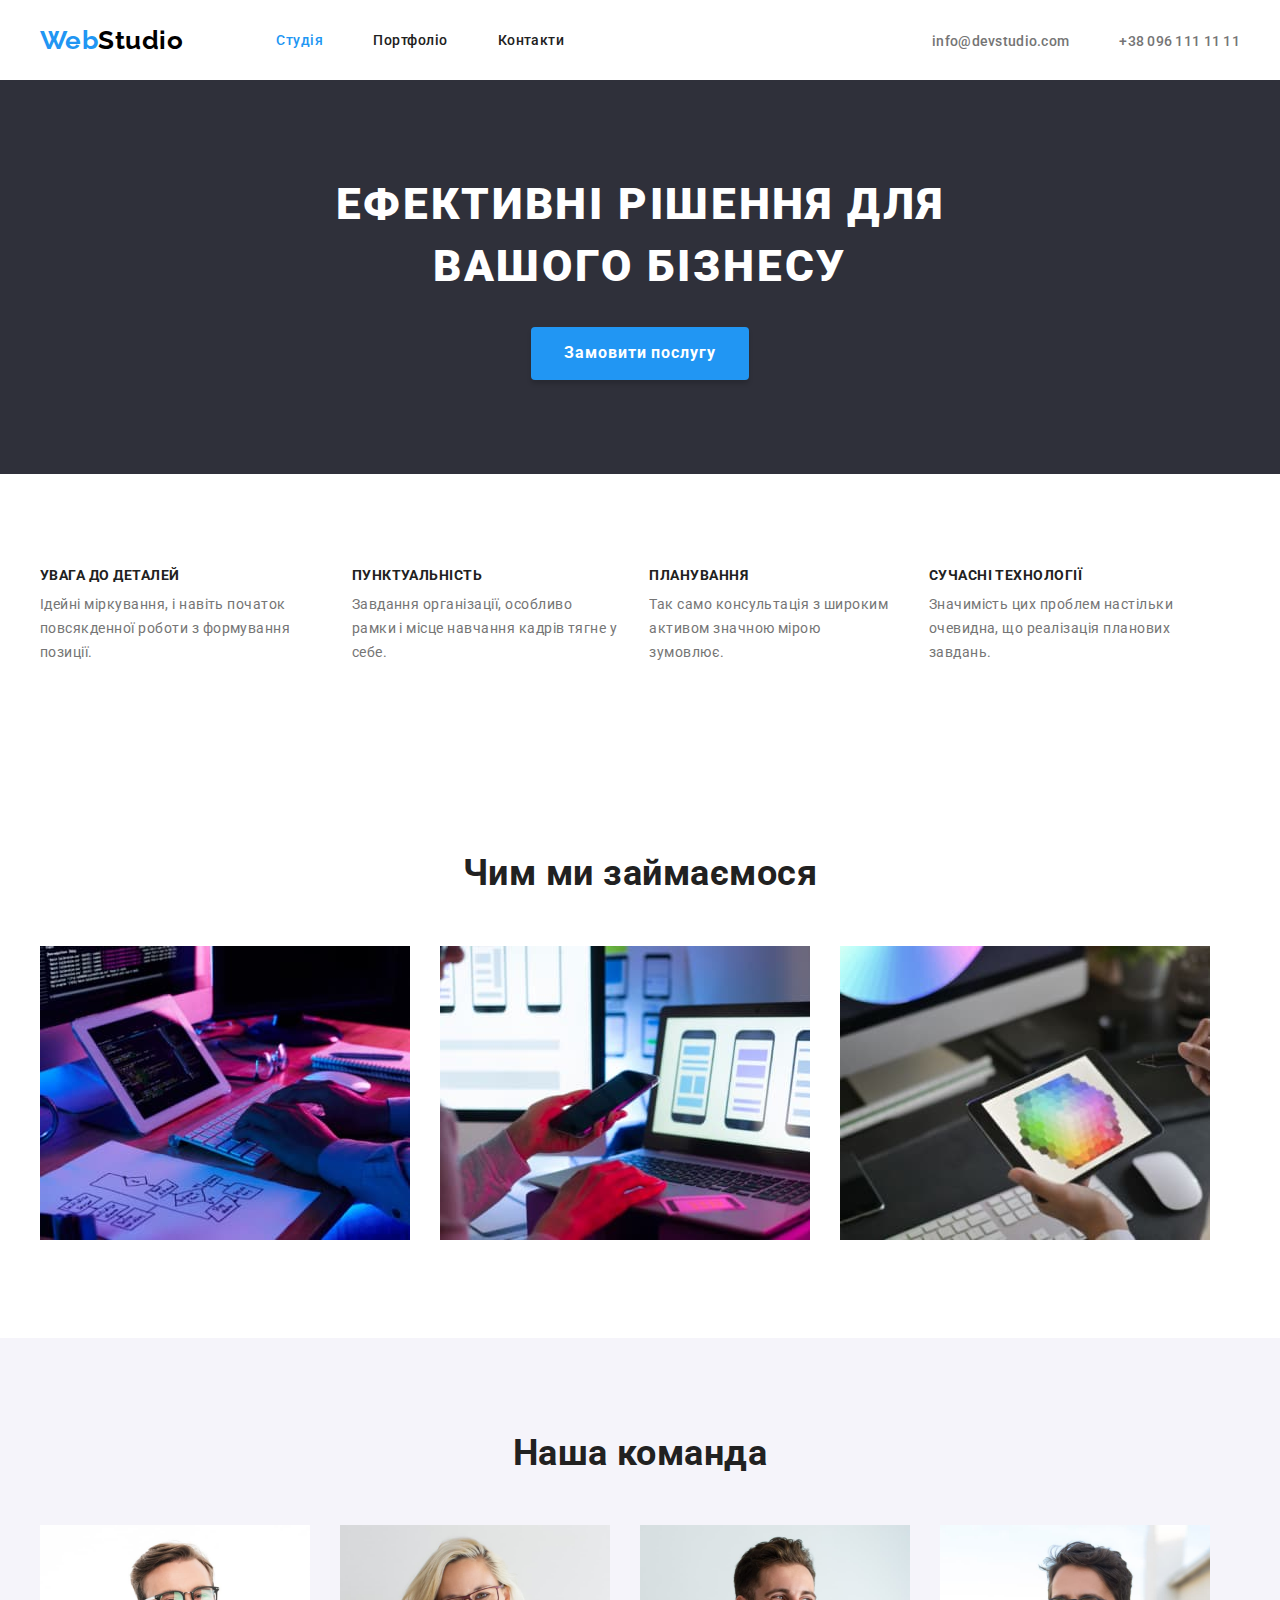
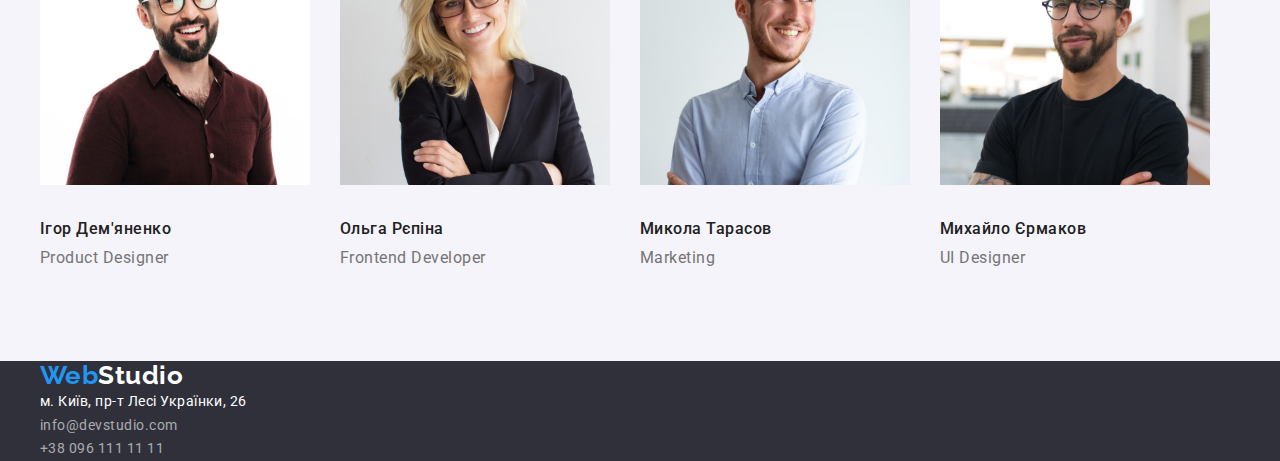
==== commit e4875183: "fix bug index width" ====
--- a/index.html
+++ b/index.html
@@ -46,7 +46,7 @@
       <!--hero-->
       <section class="bgchero">
         <div class="section">
-          <h1 class="hero-title">Ефективні рішення для вашого бізнесу</h1>
+          <h1 class="hero-title">Ефективні рішення для<br />вашого бізнесу</h1>
           <button type="button" class="button-hero">Замовити послугу</button>
         </div>
       </section>
@@ -54,26 +54,26 @@
       <section>
         <div class="section">
           <h2 class="visually-hidden">features</h2>
-          <ul class="list">
-            <li>
+          <ul class="list feature-list">
+            <li class="feature-item">
               <h3 class="title-feature">УВАГА ДО ДЕТАЛЕЙ</h3>
               <p class="text-feature">
                 Ідейні міркування, і навіть початок повсякденної роботи з формування позиції.
               </p>
             </li>
-            <li>
+            <li class="feature-item">
               <h3 class="title-feature">ПУНКТУАЛЬНІСТЬ</h3>
               <p class="text-feature">
                 Завдання організації, особливо рамки і місце навчання кадрів тягне у себе.
               </p>
             </li>
-            <li>
+            <li class="feature-item">
               <h3 class="title-feature">ПЛАНУВАННЯ</h3>
               <p class="text-feature">
                 Так само консультація з широким активом значною мірою зумовлює.
               </p>
             </li>
-            <li>
+            <li class="feature-item">
               <h3 class="title-feature">СУЧАСНІ ТЕХНОЛОГІЇ</h3>
               <p class="text-feature" text-team>
                 Значимість цих проблем настільки очевидна, що реалізація планових завдань.
@@ -86,10 +86,10 @@
       <section>
         <div class="section">
           <h2 class="title">Чим ми займаємося</h2>
-          <ul class="list">
-            <li class="item"><img src="./images/box1.jpg" alt="computer" width="370" /></li>
-            <li class="item"><img src="./images/box2.jpg" alt="notebook" width="370" /></li>
-            <li class="item"><img src="./images/box3.jpg" alt="tablet" width="370" /></li>
+          <ul class="list work-list">
+            <li class="work-item"><img src="./images/box1.jpg" alt="computer" width="370" /></li>
+            <li class="work-item"><img src="./images/box2.jpg" alt="notebook" width="370" /></li>
+            <li class="work-item"><img src="./images/box3.jpg" alt="tablet" width="370" /></li>
           </ul>
         </div>
       </section>
@@ -97,29 +97,29 @@
       <section class="bgct">
         <div class="section">
           <h2 class="title">Наша команда</h2>
-          <ul class="list">
-            <li class="item">
+          <ul class="list list-team">
+            <li class="item-team">
               <img src="./images/img1.jpg" alt="igor" width="270" />
               <div>
                 <h3 class="name">Ігор Дем'яненко</h3>
                 <p class="text-team">Product Designer</p>
               </div>
             </li>
-            <li class="item">
+            <li class="item-team">
               <img src="./images/img2.jpg" alt="olga" width="270" />
               <div>
                 <h3 class="name">Ольга Рєпіна</h3>
                 <p class="text-team">Frontend Developer</p>
               </div>
             </li>
-            <li class="item">
+            <li class="item-team">
               <img src="./images/img3.jpg" alt="mykola" width="270" />
               <div>
                 <h3 class="name">Микола Тарасов</h3>
                 <p class="text-team">Marketing</p>
               </div>
             </li>
-            <li class="item">
+            <li class="item-team">
               <img src="./images/img4.jpg" alt="mykhaylo" width="270" />
               <div>
                 <h3 class="name">Михайло Єрмаков</h3>
--- a/css/common.css
+++ b/css/common.css
@@ -29,7 +29,7 @@
 }
 
 .container {
-    width: 1170px;
+    width: 1200px;
     padding-left: 15px;
     padding-right: 15px;
     margin: 0 auto;
--- a/css/main.css
+++ b/css/main.css
@@ -1,13 +1,13 @@
 .section {
-    width: 1170px;
+    width: 1200px;
         padding-left: 15px;
         padding-right: 15px;
         margin: 0 auto;
-        padding: 94px;
+        padding-top: 94px;
+        padding-bottom: 94px;
         /* outline: 2px solid red; */
+
 }
-
-
 
 /* hero */
 
@@ -19,9 +19,12 @@
         line-height: 1.4;  
         text-align: center;
         letter-spacing: 0.06em;
-        
+        text-transform: uppercase;
+
         margin-bottom: 30px;
         margin-top: 0px;
+
+        
        }
  .button-hero {
 color: var(--white-text-color);
@@ -57,6 +60,18 @@
     margin-bottom: 10px;
 }
 
+.feature-list {
+    display: flex;
+
+}
+
+.feature-item {
+    margin-right: 30px;
+}
+
+.feature-item:last-child {
+margin-left: 0px;
+}
 
 .text-feature {
 color: var(--secondary-text-color);
@@ -70,6 +85,8 @@
 
 /* work */
 
+.work-list {display: flex;}
+
 .title {
     font-weight: 700;
         font-size: 36px;
@@ -78,13 +95,34 @@
      text-align: center;
 }
 
-.item {
+.work-item {
 
     padding-top: 50px;
     padding-bottom: 0px;
             /* outline: 2px solid red; */
+            margin-right: 30px;
 }
+.work-item:last-child {
+    margin-right: 0px;
+}
+
 /* team */
+
+.list-team {
+    display: flex;
+}
+
+.item-team {
+
+    padding-top: 50px;
+    padding-bottom: 0px;
+    /* outline: 2px solid red; */
+    margin-right: 30px;
+}
+
+.item-team:last-child {
+margin-right: 0px;
+}
 
 .name {
     font-weight: 500;
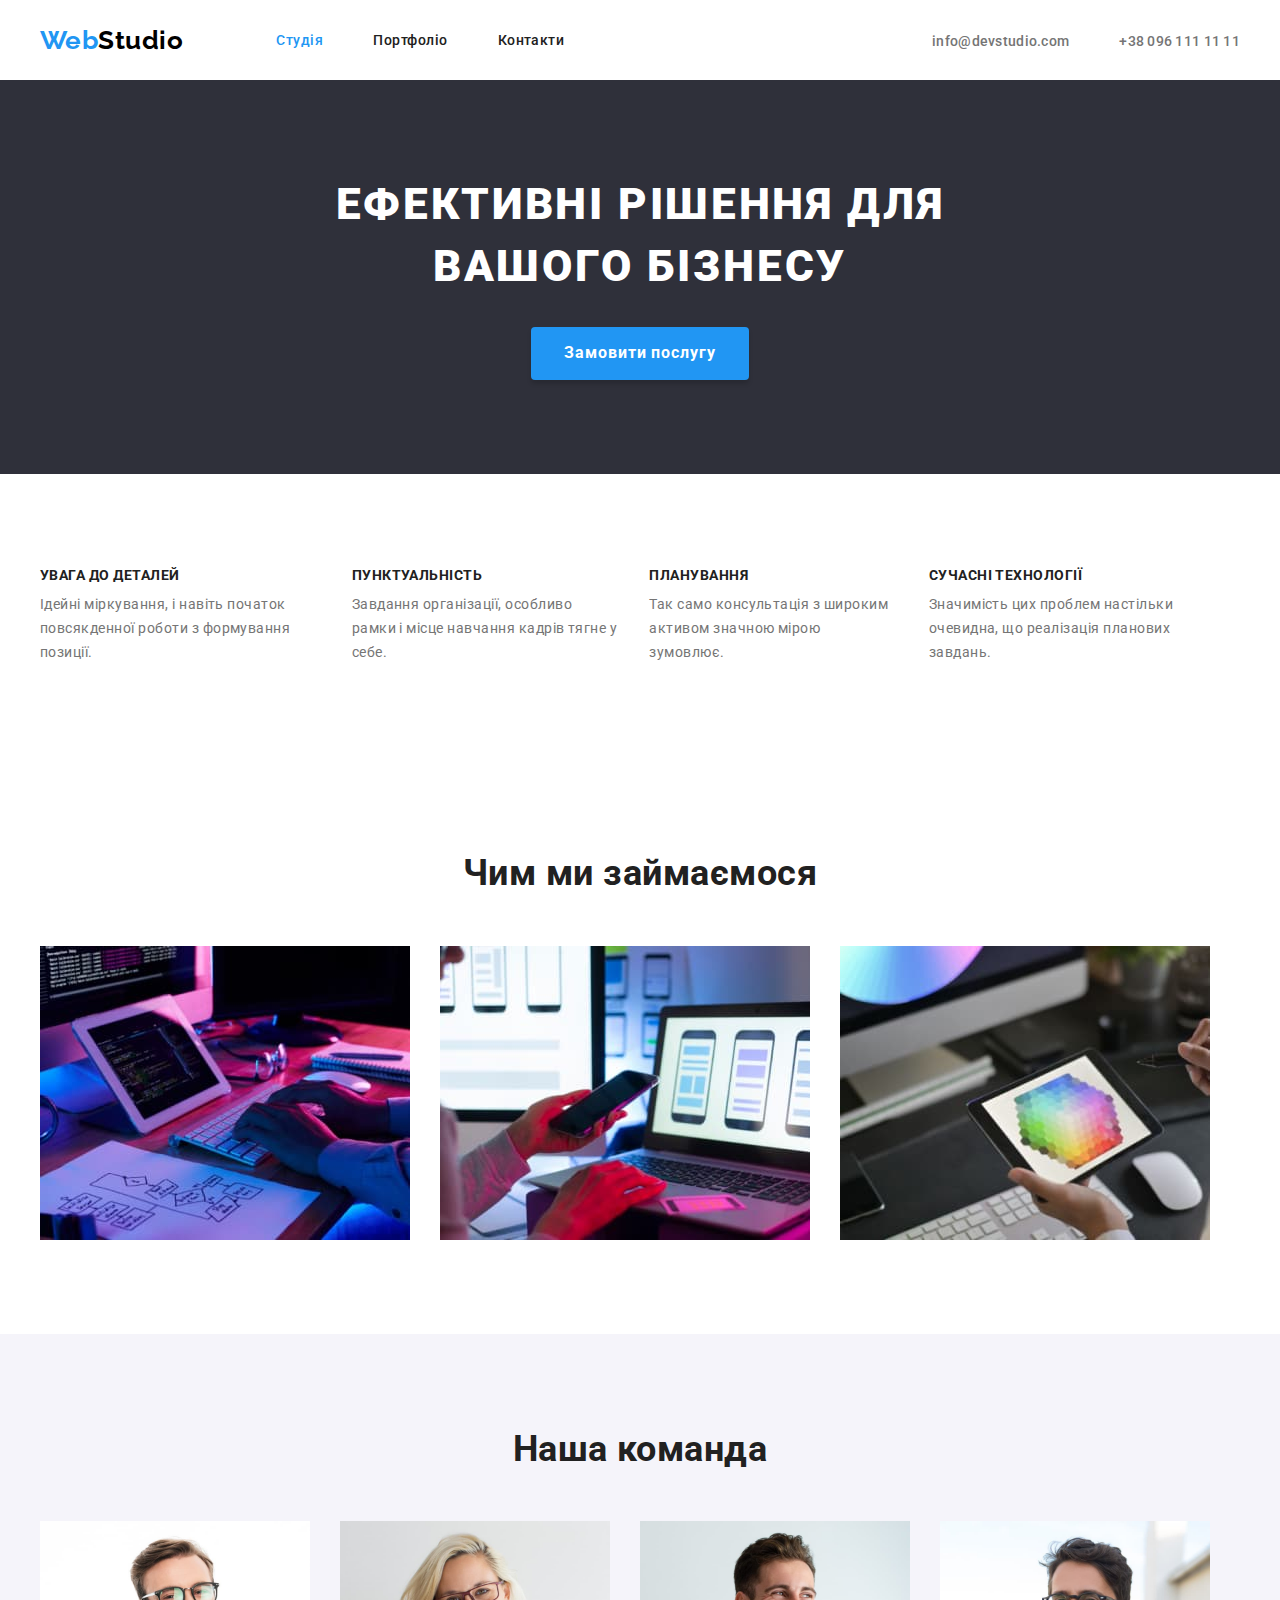
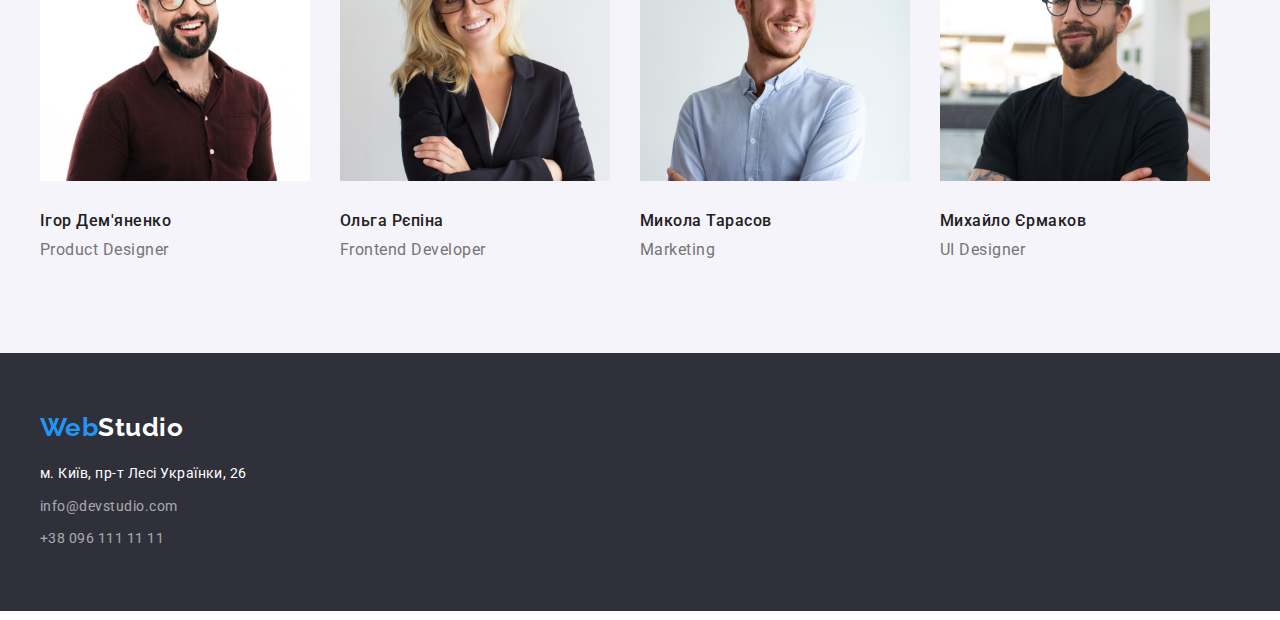
==== commit 90d82373: "full flex" ====
--- a/index.html
+++ b/index.html
@@ -41,6 +41,7 @@
         </ul>
       </div>
     </header>
+
     <!-- тело -->
     <main>
       <!--hero-->
@@ -50,6 +51,7 @@
           <button type="button" class="button-hero">Замовити послугу</button>
         </div>
       </section>
+
       <!--преимущества-->
       <section>
         <div class="section">
@@ -82,6 +84,7 @@
           </ul>
         </div>
       </section>
+
       <!--Чим ми займаємося-->
       <section>
         <div class="section">
@@ -93,6 +96,7 @@
           </ul>
         </div>
       </section>
+
       <!--team-->
       <section class="bgct">
         <div class="section">
@@ -130,21 +134,28 @@
         </div>
       </section>
     </main>
+
     <!-- подвал -->
     <footer class="footer-background">
       <div class="container">
-        <a href="./index.html" class="logo"
-          ><span class="logo-accent">Web</span><span class="night-theme">Studio</span></a
-        >
+        <div class="logo-footer">
+          <a href="./index.html" class="logo"
+            ><span class="logo-accent">Web</span><span class="night-theme">Studio</span></a
+          >
+        </div>
         <address>
           <ul class="list">
-            <li>
+            <li class="item-adress">
               <a class="location" href="https://goo.gl/maps/jPJiBeTTR2mSv5Se9">
                 м. Київ, пр-т Лесі Українки, 26</a
               >
             </li>
-            <li><a class="contact" href="mailto:info@devstudio.com">info@devstudio.com</a></li>
-            <li><a class="contact" href="tel:+380961111111">+38 096 111 11 11</a></li>
+            <li class="item-adress">
+              <a class="contact" href="mailto:info@devstudio.com">info@devstudio.com</a>
+            </li>
+            <li class="item-adress">
+              <a class="contact" href="tel:+380961111111">+38 096 111 11 11</a>
+            </li>
           </ul>
         </address>
       </div>
--- a/css/common.css
+++ b/css/common.css
@@ -28,6 +28,9 @@
     letter-spacing: 0.03em;
 }
 
+img {
+    display: block;
+}
 .container {
     width: 1200px;
     padding-left: 15px;
@@ -156,8 +159,22 @@
 
 }
 
+.logo-footer {
+    padding-top: 60px;
+    padding-bottom: 20px;
+}
+
 .night-theme {
     color: white;
+}
+
+.item-adress {
+    margin-top: 0px;
+    margin-bottom: 9px;
+}
+
+.item-adress:last-child {
+    padding-bottom: 60px;
 }
 
 .location {
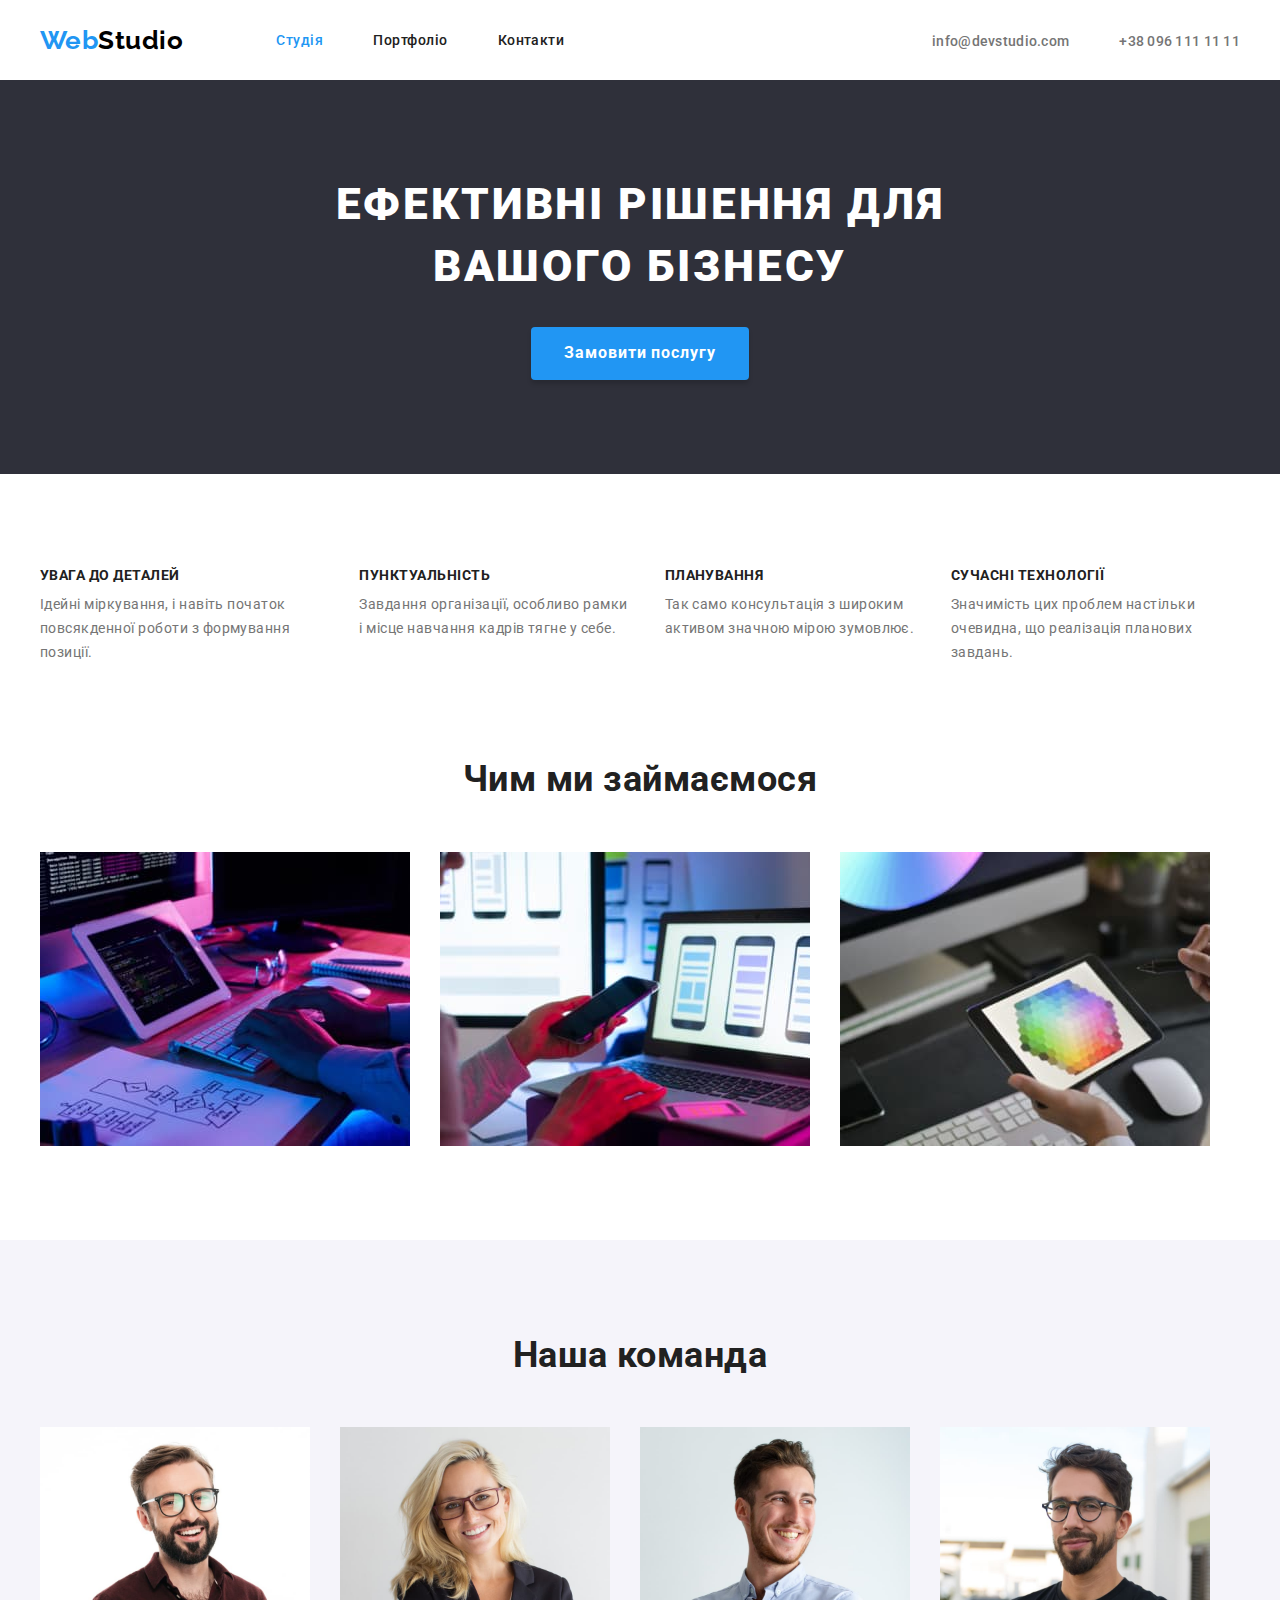
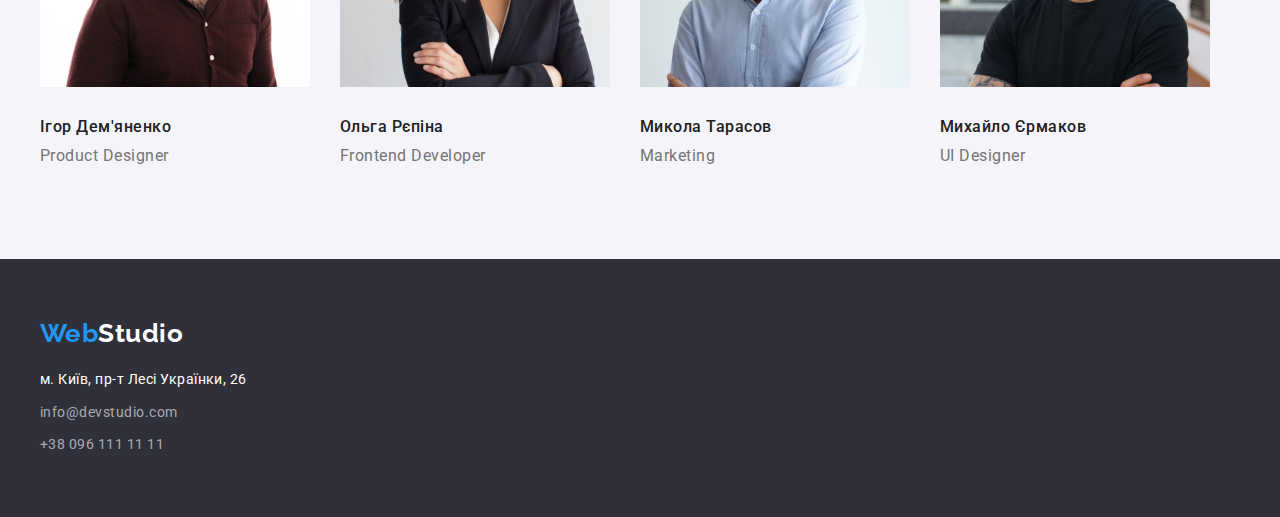
==== commit 577026dc: "fix bug mentor" ====
--- a/index.html
+++ b/index.html
@@ -45,16 +45,16 @@
     <!-- тело -->
     <main>
       <!--hero-->
-      <section class="bgchero">
-        <div class="section">
+      <section class="bgchero section">
+        <div class="container">
           <h1 class="hero-title">Ефективні рішення для<br />вашого бізнесу</h1>
           <button type="button" class="button-hero">Замовити послугу</button>
         </div>
       </section>
 
       <!--преимущества-->
-      <section>
-        <div class="section">
+      <section class="section">
+        <div class="container">
           <h2 class="visually-hidden">features</h2>
           <ul class="list feature-list">
             <li class="feature-item">
@@ -86,8 +86,8 @@
       </section>
 
       <!--Чим ми займаємося-->
-      <section>
-        <div class="section">
+      <section class="section reset-p">
+        <div class="container">
           <h2 class="title">Чим ми займаємося</h2>
           <ul class="list work-list">
             <li class="work-item"><img src="./images/box1.jpg" alt="computer" width="370" /></li>
@@ -98,9 +98,9 @@
       </section>
 
       <!--team-->
-      <section class="bgct">
-        <div class="section">
-          <h2 class="title">Наша команда</h2>
+      <section class="bgct section">
+        <div class="container">
+          <h2 class="title-team">Наша команда</h2>
           <ul class="list list-team">
             <li class="item-team">
               <img src="./images/img1.jpg" alt="igor" width="270" />
--- a/css/common.css
+++ b/css/common.css
@@ -156,11 +156,13 @@
 
 .footer-background {
 background-color: rgba(47, 48, 58, 1);
+padding-top: 60px;
+padding-bottom: 60px;
 
 }
 
 .logo-footer {
-    padding-top: 60px;
+    /* padding-top: 60px; */
     padding-bottom: 20px;
 }
 
@@ -174,7 +176,7 @@
 }
 
 .item-adress:last-child {
-    padding-bottom: 60px;
+    margin-bottom: 0px;
 }
 
 .location {
--- a/css/main.css
+++ b/css/main.css
@@ -1,8 +1,8 @@
 .section {
-    width: 1200px;
-        padding-left: 15px;
+    /* width: 1200px; */
+        /* padding-left: 15px;
         padding-right: 15px;
-        margin: 0 auto;
+        margin: 0 auto; */
         padding-top: 94px;
         padding-bottom: 94px;
         /* outline: 2px solid red; */
@@ -49,6 +49,8 @@
 
 /* features */
 
+
+
 .title-feature {
 
     
@@ -70,7 +72,7 @@
 }
 
 .feature-item:last-child {
-margin-left: 0px;
+margin-right: 0px;
 }
 
 .text-feature {
@@ -84,6 +86,10 @@
 }
 
 /* work */
+
+.reset-p {
+    padding-top: 0px;
+}
 
 .work-list {display: flex;}
 
@@ -108,13 +114,24 @@
 
 /* team */
 
+.title-team {
+font-weight: 700;
+    font-size: 36px;
+    line-height: 1.2;
+    text-align: center;
+
+    margin-bottom: 50px;
+    margin-top: 0px;
+
+}
+
 .list-team {
     display: flex;
 }
 
 .item-team {
 
-    padding-top: 50px;
+    /* padding-top: 50px; */
     padding-bottom: 0px;
     /* outline: 2px solid red; */
     margin-right: 30px;
